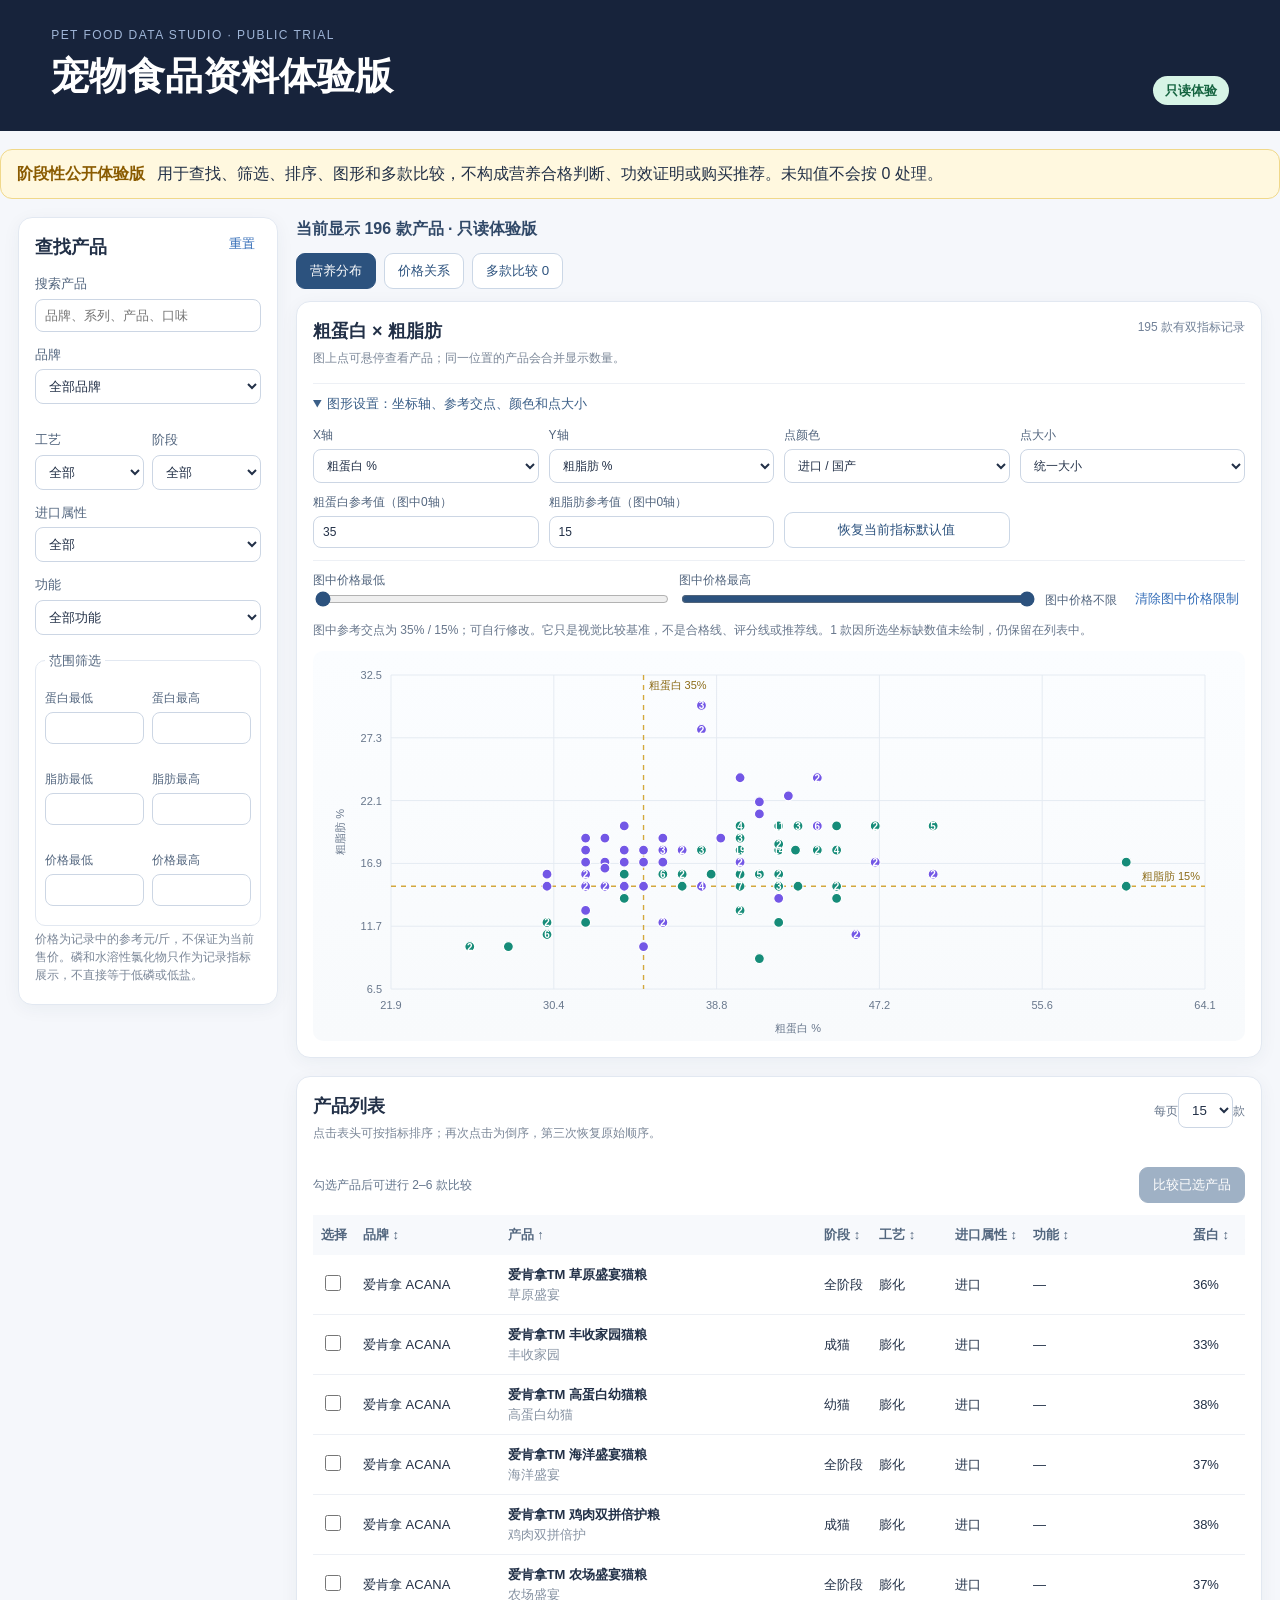
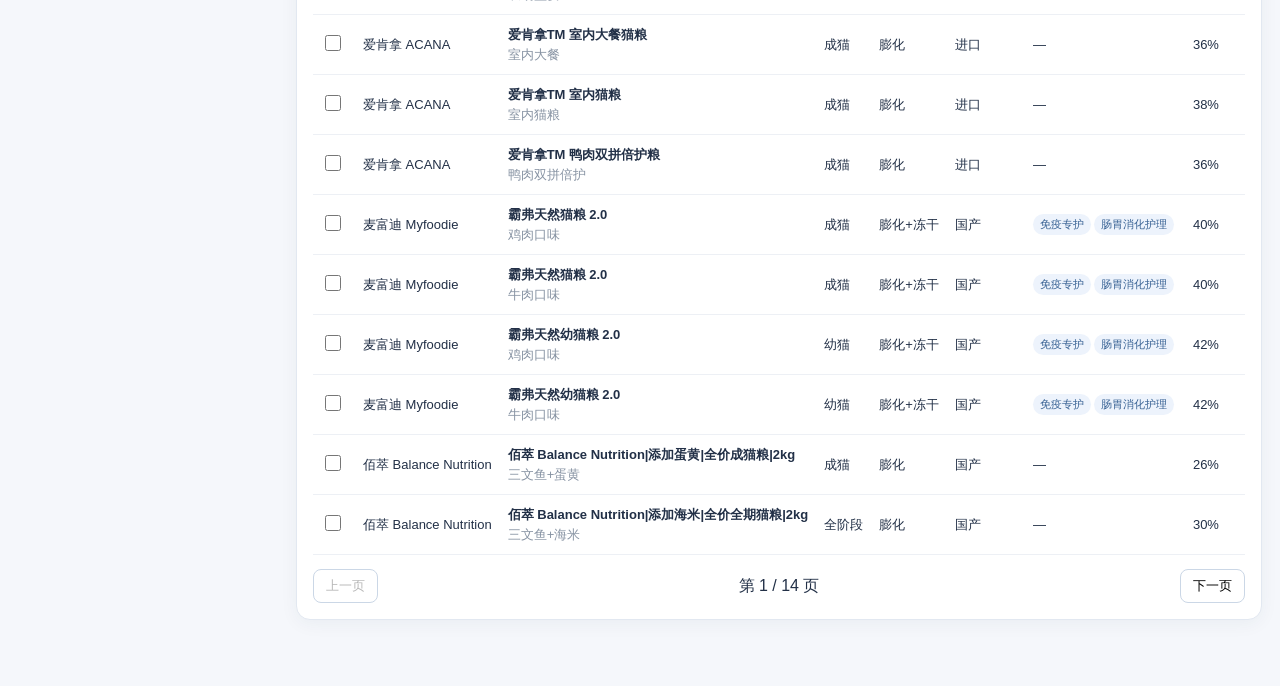
==== index.html @ fca78318 "Expand public analysis capabilities" ====
<!doctype html>
<html lang="zh-CN">
<head>
  <meta charset="utf-8">
  <meta name="viewport" content="width=device-width, initial-scale=1">
  <title>Pet Food Data Studio · 公开体验版</title>
  <meta name="description" content="宠物食品资料只读筛选、排序、图形与多款比较体验版">
  <link rel="stylesheet" href="styles.css?v=public-v0.2">
</head>
<body>
  <header class="topbar">
    <div><p class="eyebrow">PET FOOD DATA STUDIO · PUBLIC TRIAL</p><h1>宠物食品资料体验版</h1></div>
    <span class="readonly-badge">只读体验</span>
  </header>
  <main>
    <section class="notice"><strong>阶段性公开体验版</strong><span>用于查找、筛选、排序、图形和多款比较，不构成营养合格判断、功效证明或购买推荐。未知值不会按 0 处理。</span></section>
    <section class="layout">
      <aside class="filters">
        <div class="filter-title"><h2>查找产品</h2><button id="reset" class="link-button">重置</button></div>
        <label>搜索产品<input id="search" type="search" placeholder="品牌、系列、产品、口味"></label>
        <label>品牌<select id="brand"><option value="">全部品牌</option></select></label>
        <div class="two-col"><label>工艺<select id="process"><option value="">全部</option></select></label><label>阶段<select id="stage"><option value="">全部</option></select></label></div>
        <label>进口属性<select id="importStatus"><option value="">全部</option></select></label>
        <label>功能<select id="function"><option value="">全部功能</option></select></label>
        <fieldset><legend>范围筛选</legend><div class="range"><label>蛋白最低<input id="proteinMin" type="number" step="0.1"></label><label>蛋白最高<input id="proteinMax" type="number" step="0.1"></label></div><div class="range"><label>脂肪最低<input id="fatMin" type="number" step="0.1"></label><label>脂肪最高<input id="fatMax" type="number" step="0.1"></label></div><div class="range"><label>价格最低<input id="priceMin" type="number" step="0.1"></label><label>价格最高<input id="priceMax" type="number" step="0.1"></label></div></fieldset>
        <p class="small">价格为记录中的参考元/斤，不保证为当前售价。磷和水溶性氯化物只作为记录指标展示，不直接等于低磷或低盐。</p>
      </aside>
      <section class="content">
        <div id="summary" class="summary"></div>
        <section class="view-switcher" aria-label="公开分析视图">
          <button class="view-button active" data-view="nutrition">营养分布</button>
          <button class="view-button" data-view="price">价格关系</button>
          <button class="view-button" data-view="compare">多款比较 <span id="selectedCount">0</span></button>
        </section>
        <section id="chartPanel" class="panel">
          <div class="panel-title"><div><h2 id="chartTitle">粗蛋白 × 粗脂肪</h2><p id="chartSubtitle" class="small">图上点可悬停查看产品；同一位置的产品会合并显示数量。</p></div><span id="chartCount"></span></div>
          <details class="chart-settings" open><summary>图形设置：坐标轴、参考交点、颜色和点大小</summary>
            <div class="chart-controls">
              <label>X轴<select id="xAxis"><option value="protein">粗蛋白 %</option><option value="fat">粗脂肪 %</option><option value="pricePerJin">参考价 元/斤</option><option value="phosphorus">磷记录 %</option><option value="chloride">氯化物记录 %</option></select></label>
              <label>Y轴<select id="yAxis"><option value="protein">粗蛋白 %</option><option value="fat" selected>粗脂肪 %</option><option value="pricePerJin">参考价 元/斤</option><option value="phosphorus">磷记录 %</option><option value="chloride">氯化物记录 %</option></select></label>
              <label>点颜色<select id="pointColor"><option value="importStatus">进口 / 国产</option><option value="process">工艺</option><option value="function">功能</option></select></label>
              <label>点大小<select id="pointSize"><option value="uniform">统一大小</option><option value="pricePerJin">参考价格（面积）</option></select></label>
              <label><span id="xOriginLabel">X轴参考交点</span><input id="xOrigin" type="number" step="0.1" value="35"></label>
              <label><span id="yOriginLabel">Y轴参考交点</span><input id="yOrigin" type="number" step="0.1" value="15"></label>
              <button id="resetOrigin" class="secondary-button" type="button">恢复当前指标默认值</button>
            </div>
            <div class="price-range"><label>图中价格最低<input id="chartPriceMin" type="range" min="0" max="600" step="0.1" value="0"></label><label>图中价格最高<input id="chartPriceMax" type="range" min="0" max="600" step="0.1" value="600"></label><output id="chartPriceOutput">图中价格不限</output><button id="clearChartPrice" class="link-button" type="button">清除图中价格限制</button></div>
          </details>
          <p id="chartHint" class="chart-hint"></p>
          <div id="chart" class="chart" role="group" aria-label="散点图"></div>
        </section>
        <section id="comparePanel" class="panel" hidden>
          <div class="panel-title"><div><h2>多款横向比较</h2><p class="small">只比较你从产品列表勾选的 2–6 款，不因筛选变化偷偷替换产品。</p></div><button id="clearSelection" class="link-button" type="button">清空选择</button></div>
          <div id="compareContent" class="compare-content"></div>
        </section>
        <section class="panel products-panel">
          <div class="panel-title"><div><h2>产品列表</h2><p class="small">点击表头可按指标排序；再次点击为倒序，第三次恢复原始顺序。</p></div><label class="page-size">每页<select id="pageSize"><option>15</option><option>30</option><option>50</option></select>款</label></div>
          <div class="selection-bar"><span id="selectionStatus">勾选产品后可进行 2–6 款比较</span><button id="compareSelected" class="primary-button" type="button" disabled>比较已选产品</button></div>
          <div class="table-wrap"><table><thead id="head"></thead><tbody id="rows"></tbody></table></div><div class="pager"><button id="prev">上一页</button><span id="page"></span><button id="next">下一页</button></div>
        </section>
      </section>
    </section>
  </main>
  <dialog id="detail"><button id="close" class="close">×</button><div id="detailBody"></div></dialog>
  <script src="data.js?v=public-v0.2"></script><script src="app.js?v=public-v0.2"></script>
</body>
</html>
---- styles.css ----
:root{font-family:-apple-system,BlinkMacSystemFont,"PingFang SC","Microsoft YaHei",sans-serif;color:#223047;background:#f5f7fb;line-height:1.5}*{box-sizing:border-box}body{margin:0}.topbar{background:#17233b;color:#fff;padding:26px clamp(18px,4vw,56px);display:flex;align-items:end;justify-content:space-between}.eyebrow{margin:0 0 4px;color:#9fb5d7;font-size:12px;letter-spacing:.12em}.topbar h1{margin:0;font-size:clamp(24px,3vw,38px)}.readonly-badge{background:#d7f4e6;color:#14633f;border-radius:999px;padding:5px 12px;font-size:13px;font-weight:700}.notice{margin:18px auto;max-width:1440px;padding:12px 16px;background:#fff8df;border:1px solid #f0d88a;border-radius:12px;display:flex;gap:12px;flex-wrap:wrap}.notice strong{color:#8a5b00}.layout{max-width:1440px;margin:0 auto;padding:0 18px 48px;display:grid;grid-template-columns:260px minmax(0,1fr);gap:18px}.filters,.panel{background:#fff;border:1px solid #e2e8f1;border-radius:14px;box-shadow:0 4px 18px #1d34500d}.filters{padding:16px;align-self:start;position:sticky;top:14px}.filter-title,.panel-title{display:flex;align-items:flex-start;justify-content:space-between;gap:12px}.filter-title h2,.panel-title h2{margin:0;font-size:18px}.filters label{display:block;font-size:13px;color:#52657e;margin:13px 0}.filters input,.filters select,.page-size select,.chart-controls input,.chart-controls select{display:block;width:100%;margin-top:5px;padding:8px 9px;border:1px solid #ccd6e4;border-radius:8px;background:#fff;color:#223047}.two-col,.range{display:grid;grid-template-columns:1fr 1fr;gap:8px}.two-col label{margin-bottom:0}.range label{font-size:12px}.range input{font-size:12px}.filters fieldset{border:1px solid #e2e8f1;border-radius:10px;margin:16px 0 0;padding:6px 9px}.filters legend{font-size:13px;color:#52657e;padding:0 4px}.small{font-size:12px;color:#7b8798;margin:4px 0}.link-button{border:0;background:none;color:#356eb8;cursor:pointer}.content{min-width:0}.summary{font-weight:700;margin:0 0 12px;color:#314968}.view-switcher{display:flex;gap:8px;margin:0 0 12px;flex-wrap:wrap}.view-button,.secondary-button,.primary-button{border:1px solid #cbd7e6;background:#fff;color:#2c527e;border-radius:9px;padding:8px 13px;cursor:pointer}.view-button.active,.primary-button{background:#2c527e;color:#fff;border-color:#2c527e}.primary-button:disabled{opacity:.45;cursor:not-allowed}.panel{padding:16px;margin-bottom:18px}.panel-title{margin-bottom:12px}.panel-title>span{color:#718198;font-size:12px}.chart-settings{border-top:1px solid #edf0f5;padding-top:10px;margin-top:10px}.chart-settings summary{cursor:pointer;color:#3b5f88;font-size:13px}.chart-controls{display:grid;grid-template-columns:repeat(4,minmax(120px,1fr));gap:10px;margin-top:12px}.chart-controls label{font-size:12px;color:#52657e}.chart-controls input,.chart-controls select{font-size:12px}.chart-controls button{align-self:end}.price-range{display:grid;grid-template-columns:1fr 1fr auto auto;align-items:end;gap:12px;margin-top:12px;padding-top:10px;border-top:1px solid #edf0f5}.price-range label{font-size:12px;color:#52657e}.price-range input{display:block;width:100%;accent-color:#2c527e}.price-range output{font-size:12px;color:#52657e;white-space:nowrap}.chart-hint{font-size:12px;color:#68778c;margin:12px 0}.chart{height:390px;overflow:hidden;background:linear-gradient(180deg,#fbfdff,#f8fafc);border-radius:10px;position:relative}.chart svg{width:100%;height:100%}.grid-line{stroke:#e5ebf2;stroke-width:1}.tick-label,.axis-label{fill:#68778c;font-size:11px}.reference-axis{stroke:#d3a83d;stroke-width:1.4;stroke-dasharray:5 5}.reference-label{fill:#8b6a16;font-size:11px}.point{cursor:pointer;stroke:#fff;stroke-width:1.2;transition:r .12s,stroke-width .12s}.point:hover,.point:focus{stroke:#111827;stroke-width:2.4;outline:none}.group-count{fill:#fff;font-weight:700;font-size:10px;pointer-events:none}.scatter-tooltip{position:absolute;z-index:3;max-width:300px;padding:9px 11px;border-radius:9px;background:#17233b;color:#fff;box-shadow:0 10px 26px #17233b45;font-size:12px;pointer-events:none}.scatter-tooltip strong,.scatter-tooltip span,.scatter-tooltip em{display:block}.scatter-tooltip span{margin-top:4px;color:#dbe7f5}.scatter-tooltip em{margin-top:5px;color:#b8d2ef;font-style:normal;font-size:11px}.products-panel{overflow:hidden}.selection-bar{display:flex;justify-content:space-between;align-items:center;gap:12px;padding:9px 0 12px;color:#64758c;font-size:12px}.table-wrap{overflow:auto}table{border-collapse:collapse;width:100%;min-width:1180px;font-size:13px}th,td{padding:10px 8px;border-bottom:1px solid #edf0f5;text-align:left;white-space:nowrap}th{background:#f7f9fc;color:#53677f;position:sticky;top:0;z-index:1}th button{all:unset;cursor:pointer}tr:hover td{background:#f8fbff}.muted{color:#8793a3}.tag{display:inline-block;border-radius:999px;background:#edf3fc;color:#386294;padding:2px 7px;margin:1px 3px 1px 0;font-size:11px}.select-product{width:16px;height:16px;accent-color:#2c527e}.pager{display:flex;justify-content:space-between;align-items:center;margin-top:14px}.pager button{border:1px solid #cbd7e6;background:white;border-radius:8px;padding:7px 12px;cursor:pointer}.page-size{font-size:12px;color:#68778c}.page-size select{display:inline-block;width:auto;margin:0}.compare-content{overflow:hidden}.compare-group{margin-top:14px}.compare-group h3{font-size:14px;margin:0 0 8px}.compare-table{min-width:720px}.compare-table th:first-child{min-width:120px}.compare-table th,.compare-table td{white-space:normal;vertical-align:top}.empty-state{padding:28px;text-align:center;color:#74839a;background:#f8fafc;border-radius:10px}.close{float:right;border:0;background:none;font-size:28px;cursor:pointer}.detail-title{padding-right:30px}.detail-grid{display:grid;grid-template-columns:1fr 1fr;gap:10px;margin:16px 0}.detail-item{background:#f7f9fc;border-radius:9px;padding:9px}.detail-item small{display:block;color:#718198}.detail-note{font-size:12px;color:#68778c}.research{color:#147044;font-weight:700;font-size:12px}.group-list{display:grid;gap:8px;margin-top:14px}.group-product{border:1px solid #dae3ee;background:#f8fafc;border-radius:9px;padding:10px;text-align:left;cursor:pointer}.group-product strong,.group-product span{display:block}.group-product span{font-size:12px;color:#718198;margin-top:3px}dialog{border:0;border-radius:14px;width:min(680px,calc(100vw - 32px));padding:22px;box-shadow:0 20px 60px #0c1a2c3d}dialog::backdrop{background:#0b162866}@media(max-width:1000px){.chart-controls{grid-template-columns:repeat(2,minmax(140px,1fr))}.price-range{grid-template-columns:1fr 1fr}.price-range output,.price-range button{grid-column:auto}}@media(max-width:900px){.layout{grid-template-columns:1fr}.filters{position:static}.chart{height:320px}}@media(max-width:560px){.topbar{align-items:start;gap:12px;flex-direction:column}.notice{margin:12px}.layout{padding:0 12px 30px}.detail-grid{grid-template-columns:1fr}.chart-controls{grid-template-columns:1fr}.price-range{grid-template-columns:1fr}.selection-bar{align-items:flex-start;flex-direction:column}}
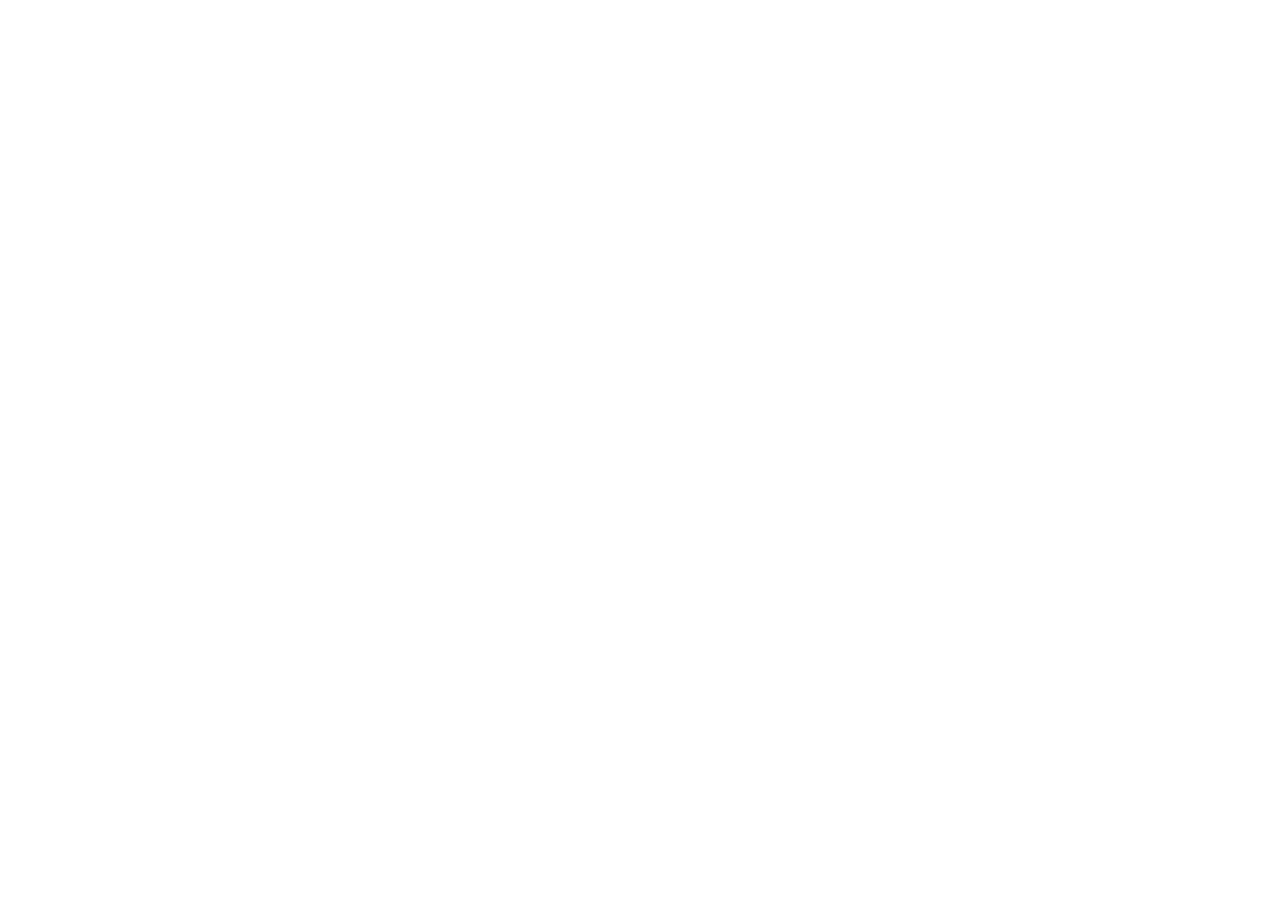
==== commit a40cb5f2: "Redirect public entry to verified read-only Cloudflare site" ====
--- a/index.html
+++ b/index.html
@@ -3,65 +3,12 @@
 <head>
   <meta charset="utf-8">
   <meta name="viewport" content="width=device-width, initial-scale=1">
-  <title>Pet Food Data Studio · 公开体验版</title>
-  <meta name="description" content="宠物食品资料只读筛选、排序、图形与多款比较体验版">
-  <link rel="stylesheet" href="styles.css?v=public-v0.2">
+  <meta http-equiv="refresh" content="0;url=https://pet-food-data-studio-deploy.790599571.workers.dev/">
+  <meta name="referrer" content="strict-origin-when-cross-origin">
+  <title>猫粮数据工作台 · 正在前往新版</title>
+  <style>body{margin:0;background:#f8f6f1;color:#253a32;font:17px/1.7 system-ui,sans-serif}main{max-width:560px;margin:15vh auto;padding:28px}a{color:#28624a}small{color:#66736c}</style>
 </head>
 <body>
-  <header class="topbar">
-    <div><p class="eyebrow">PET FOOD DATA STUDIO · PUBLIC TRIAL</p><h1>宠物食品资料体验版</h1></div>
-    <span class="readonly-badge">只读体验</span>
-  </header>
-  <main>
-    <section class="notice"><strong>阶段性公开体验版</strong><span>用于查找、筛选、排序、图形和多款比较，不构成营养合格判断、功效证明或购买推荐。未知值不会按 0 处理。</span></section>
-    <section class="layout">
-      <aside class="filters">
-        <div class="filter-title"><h2>查找产品</h2><button id="reset" class="link-button">重置</button></div>
-        <label>搜索产品<input id="search" type="search" placeholder="品牌、系列、产品、口味"></label>
-        <label>品牌<select id="brand"><option value="">全部品牌</option></select></label>
-        <div class="two-col"><label>工艺<select id="process"><option value="">全部</option></select></label><label>阶段<select id="stage"><option value="">全部</option></select></label></div>
-        <label>进口属性<select id="importStatus"><option value="">全部</option></select></label>
-        <label>功能<select id="function"><option value="">全部功能</option></select></label>
-        <fieldset><legend>范围筛选</legend><div class="range"><label>蛋白最低<input id="proteinMin" type="number" step="0.1"></label><label>蛋白最高<input id="proteinMax" type="number" step="0.1"></label></div><div class="range"><label>脂肪最低<input id="fatMin" type="number" step="0.1"></label><label>脂肪最高<input id="fatMax" type="number" step="0.1"></label></div><div class="range"><label>价格最低<input id="priceMin" type="number" step="0.1"></label><label>价格最高<input id="priceMax" type="number" step="0.1"></label></div></fieldset>
-        <p class="small">价格为记录中的参考元/斤，不保证为当前售价。磷和水溶性氯化物只作为记录指标展示，不直接等于低磷或低盐。</p>
-      </aside>
-      <section class="content">
-        <div id="summary" class="summary"></div>
-        <section class="view-switcher" aria-label="公开分析视图">
-          <button class="view-button active" data-view="nutrition">营养分布</button>
-          <button class="view-button" data-view="price">价格关系</button>
-          <button class="view-button" data-view="compare">多款比较 <span id="selectedCount">0</span></button>
-        </section>
-        <section id="chartPanel" class="panel">
-          <div class="panel-title"><div><h2 id="chartTitle">粗蛋白 × 粗脂肪</h2><p id="chartSubtitle" class="small">图上点可悬停查看产品；同一位置的产品会合并显示数量。</p></div><span id="chartCount"></span></div>
-          <details class="chart-settings" open><summary>图形设置：坐标轴、参考交点、颜色和点大小</summary>
-            <div class="chart-controls">
-              <label>X轴<select id="xAxis"><option value="protein">粗蛋白 %</option><option value="fat">粗脂肪 %</option><option value="pricePerJin">参考价 元/斤</option><option value="phosphorus">磷记录 %</option><option value="chloride">氯化物记录 %</option></select></label>
-              <label>Y轴<select id="yAxis"><option value="protein">粗蛋白 %</option><option value="fat" selected>粗脂肪 %</option><option value="pricePerJin">参考价 元/斤</option><option value="phosphorus">磷记录 %</option><option value="chloride">氯化物记录 %</option></select></label>
-              <label>点颜色<select id="pointColor"><option value="importStatus">进口 / 国产</option><option value="process">工艺</option><option value="function">功能</option></select></label>
-              <label>点大小<select id="pointSize"><option value="uniform">统一大小</option><option value="pricePerJin">参考价格（面积）</option></select></label>
-              <label><span id="xOriginLabel">X轴参考交点</span><input id="xOrigin" type="number" step="0.1" value="35"></label>
-              <label><span id="yOriginLabel">Y轴参考交点</span><input id="yOrigin" type="number" step="0.1" value="15"></label>
-              <button id="resetOrigin" class="secondary-button" type="button">恢复当前指标默认值</button>
-            </div>
-            <div class="price-range"><label>图中价格最低<input id="chartPriceMin" type="range" min="0" max="600" step="0.1" value="0"></label><label>图中价格最高<input id="chartPriceMax" type="range" min="0" max="600" step="0.1" value="600"></label><output id="chartPriceOutput">图中价格不限</output><button id="clearChartPrice" class="link-button" type="button">清除图中价格限制</button></div>
-          </details>
-          <p id="chartHint" class="chart-hint"></p>
-          <div id="chart" class="chart" role="group" aria-label="散点图"></div>
-        </section>
-        <section id="comparePanel" class="panel" hidden>
-          <div class="panel-title"><div><h2>多款横向比较</h2><p class="small">只比较你从产品列表勾选的 2–6 款，不因筛选变化偷偷替换产品。</p></div><button id="clearSelection" class="link-button" type="button">清空选择</button></div>
-          <div id="compareContent" class="compare-content"></div>
-        </section>
-        <section class="panel products-panel">
-          <div class="panel-title"><div><h2>产品列表</h2><p class="small">点击表头可按指标排序；再次点击为倒序，第三次恢复原始顺序。</p></div><label class="page-size">每页<select id="pageSize"><option>15</option><option>30</option><option>50</option></select>款</label></div>
-          <div class="selection-bar"><span id="selectionStatus">勾选产品后可进行 2–6 款比较</span><button id="compareSelected" class="primary-button" type="button" disabled>比较已选产品</button></div>
-          <div class="table-wrap"><table><thead id="head"></thead><tbody id="rows"></tbody></table></div><div class="pager"><button id="prev">上一页</button><span id="page"></span><button id="next">下一页</button></div>
-        </section>
-      </section>
-    </section>
-  </main>
-  <dialog id="detail"><button id="close" class="close">×</button><div id="detailBody"></div></dialog>
-  <script src="data.js?v=public-v0.2"></script><script src="app.js?v=public-v0.2"></script>
+  <main><h1>猫粮数据工作台</h1><p>正在前往完整只读版。若未自动打开，请点击下面的链接。</p><p><a href="https://pet-food-data-studio-deploy.790599571.workers.dev/">打开猫粮数据工作台 →</a></p><small>査老师的宠物小灶 · 原链接继续有效</small></main>
 </body>
 </html>
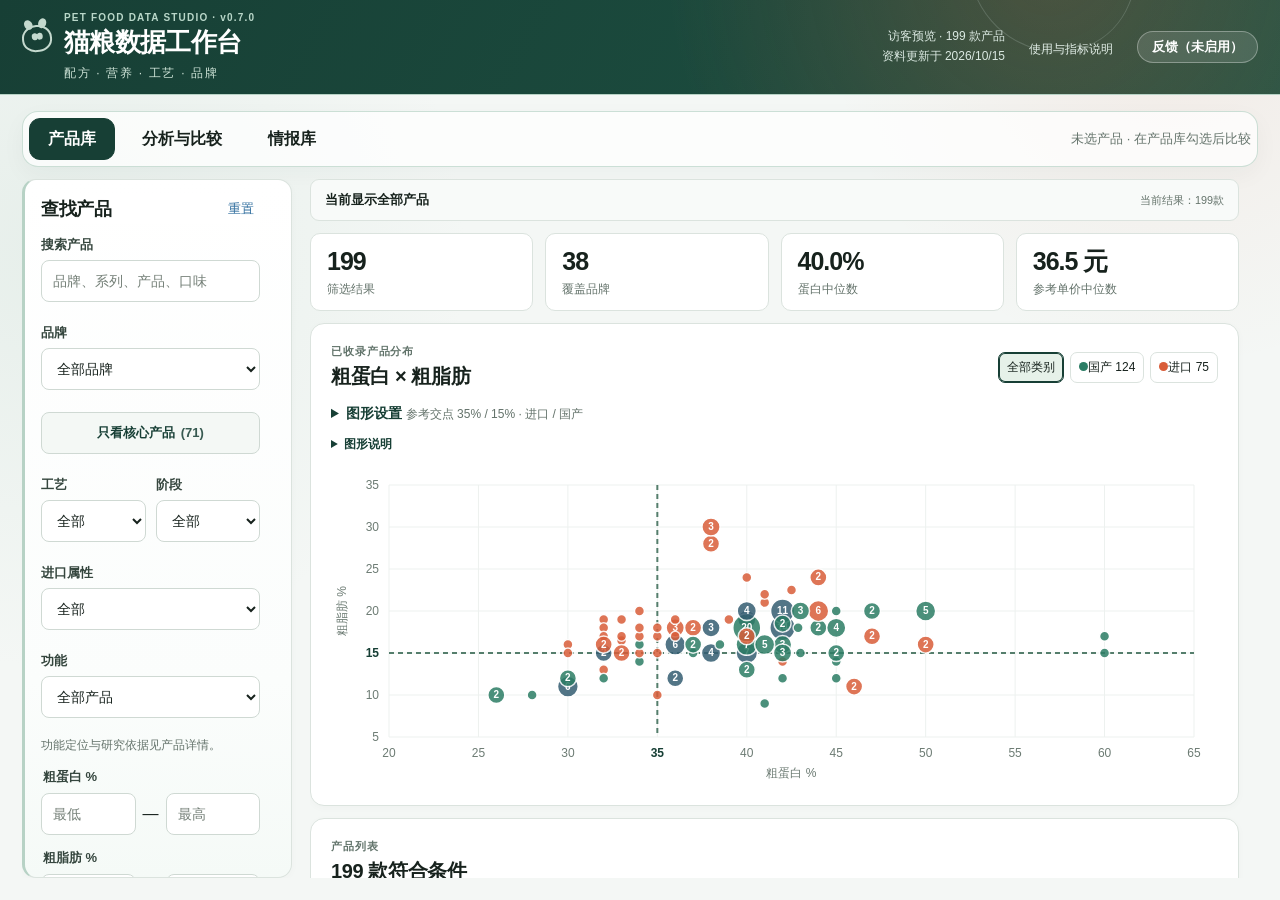
==== commit c422418a: "Publish full read-only standalone Pages site" ====
--- a/index.html
+++ b/index.html
@@ -3,12 +3,542 @@
 <head>
   <meta charset="utf-8">
   <meta name="viewport" content="width=device-width, initial-scale=1">
-  <meta http-equiv="refresh" content="0;url=https://pet-food-data-studio-deploy.790599571.workers.dev/">
-  <meta name="referrer" content="strict-origin-when-cross-origin">
-  <title>猫粮数据工作台 · 正在前往新版</title>
-  <style>body{margin:0;background:#f8f6f1;color:#253a32;font:17px/1.7 system-ui,sans-serif}main{max-width:560px;margin:15vh auto;padding:28px}a{color:#28624a}small{color:#66736c}</style>
-</head>
-<body>
-  <main><h1>猫粮数据工作台</h1><p>正在前往完整只读版。若未自动打开，请点击下面的链接。</p><p><a href="https://pet-food-data-studio-deploy.790599571.workers.dev/">打开猫粮数据工作台 →</a></p><small>査老师的宠物小灶 · 原链接继续有效</small></main>
-</body>
+  <title>Pet Food Data Studio</title>
+  <meta name="description" content="猫粮事实筛选、已收录产品分布与 SKU 横向比较工具">
+  <link rel="stylesheet" href="styles.css?v=internal-v0.6.37">
+  <link rel="stylesheet" href="feedback.css?v=internal-v0.6.37">
+<link rel="preload" as="script" href="release-app-46e21d38d4b8ab44.js"></head>
+<body data-audience="visitor">
+  <header class="topbar">
+    <div class="brand-lockup">
+      <span class="pet-mark" aria-hidden="true"><i></i><b></b></span>
+      <p class="eyebrow">PET FOOD DATA STUDIO · v0.7.0</p>
+      <h1>猫粮数据工作台</h1>
+      <p class="brand-subtitle">配方 · 营养 · 工艺 · 品牌</p>
+    </div>
+    <div class="topbar-meta" id="topbar-meta"></div>
+    <button class="text-button" id="open-data-guide" type="button">使用与指标说明</button>
+  </header>
+
+  <main>
+    <nav class="workspace-nav" aria-label="工作区">
+      <button type="button" class="workspace-tab" data-workspace="library" aria-pressed="true">产品库</button>
+      <button type="button" class="workspace-tab" data-workspace="analysis" aria-pressed="false">分析与比较</button>
+      <!-- D097：标签由「品牌情报」改为「情报库」（该页同时含品牌情报与工厂情报两种模式）。 -->
+      <button type="button" class="workspace-tab" data-workspace="intel" aria-pressed="false">情报库</button>
+      <button type="button" class="workspace-tab" data-workspace="manage" aria-pressed="false">资料管理</button>
+      <span id="workspace-selection">未选产品</span>
+      <a class="secondary-button" id="pending-products-link" href="?catalog=pending">待补新品（10）</a>
+    </nav>
+    <section class="mode-banner" aria-label="资料编辑入口">
+      <div><strong id="mode-title">正在连接编辑入口…</strong><p id="mode-help"></p></div>
+      <button class="primary-button" id="jump-edit" type="button">修改产品资料</button>
+    </section>
+    <section class="panel saved-views" aria-label="常用筛选与比较方案" hidden>
+      <details id="saved-views-panel">
+        <summary>常用方案 · 保存筛选与比较组合</summary>
+        <div class="saved-view-controls">
+          <label>方案名称<input id="view-name" type="text" maxlength="60" placeholder="如：进口毛球粮对比"></label>
+          <button class="secondary-button" id="save-view" type="button">保存当前组合</button>
+          <label>已保存方案<select id="saved-view"><option value="">请选择方案</option></select></label>
+          <button class="primary-button" id="restore-view" type="button" disabled>恢复方案</button>
+          <button class="text-button" id="delete-view" type="button" disabled>删除方案</button>
+          <button class="text-button" id="undo-delete-view" type="button" hidden>撤销删除</button>
+        </div>
+        <p class="theme-note">保存筛选、显示列、主次排序、已选SKU、图轴/基准/颜色/大小、条件与权重配置及本次适用限制；不保存产品事实、编辑草稿或人工分项判断。恢复后按最新资料重新计算，可能与保存时不同。只在当前浏览器和地址保留，最多20个；不自动恢复或覆盖同名方案。</p>
+        <p id="view-message" class="theme-note" role="status" aria-live="polite"></p>
+      </details>
+    </section>
+    <section class="workspace">
+      <aside class="filters" aria-label="筛选条件" tabindex="0">
+        <div class="filter-heading">
+          <h2>查找产品</h2>
+          <button class="text-button" id="reset-filters">重置</button>
+        </div>
+        <label>搜索产品
+          <input id="search" type="search" placeholder="品牌、系列、产品、口味">
+        </label>
+        <label>品牌
+          <select id="brand-filter"><option value="">全部品牌</option></select>
+        </label>
+        <div class="filter-grid">
+          <label>工艺
+            <select id="process-filter"><option value="">全部</option></select>
+          </label>
+          <label>阶段
+            <select id="stage-filter"><option value="">全部</option></select>
+          </label>
+        </div>
+        <label>进口属性
+          <select id="import-filter"><option value="">全部</option></select>
+        </label>
+        <label>功能
+          <select id="function-filter"><option value="">全部产品</option></select>
+        </label>
+        <p class="theme-note function-note">功能定位与研究依据见产品详情。</p>
+        <div class="filter-grid production-filters">
+          <label>生产方式<select id="production-mode-filter"><option value="">全部</option><option value="自有">自有</option><option value="代工">代工</option><option value="empty">未填写</option></select></label>
+          <label>工厂名称<select id="factory-filter"><option value="">全部工厂</option><option value="filled">有工厂名称</option><option value="empty">未填写</option></select></label>
+        </div>
+        <div class="core-quick" aria-label="核心产品快捷入口">
+          <button class="core-toggle-button" id="core-toggle" type="button" aria-pressed="false">只看核心产品</button>
+          <span class="visually-hidden" id="core-quick-status" aria-live="polite"></span>
+        </div>
+        <div class="basic-ranges" aria-label="常用营养与价格范围">
+          <fieldset><legend>粗蛋白 %</legend><div class="range-row"><input id="protein-min" type="number" step="0.1" placeholder="最低" aria-label="粗蛋白最低"><span>—</span><input id="protein-max" type="number" step="0.1" placeholder="最高" aria-label="粗蛋白最高"></div></fieldset>
+          <fieldset><legend>粗脂肪 %</legend><div class="range-row"><input id="fat-min" type="number" step="0.1" placeholder="最低" aria-label="粗脂肪最低"><span>—</span><input id="fat-max" type="number" step="0.1" placeholder="最高" aria-label="粗脂肪最高"></div></fieldset>
+          <fieldset><legend>参考价 元/斤</legend><div class="range-row"><input id="price-min" type="number" step="0.1" placeholder="最低" aria-label="参考价最低"><span>—</span><input id="price-max" type="number" step="0.1" placeholder="最高" aria-label="参考价最高"></div></fieldset>
+        </div>
+        <details class="filter-disclosure" id="more-filters">
+          <summary>高级筛选 <span id="more-filter-count"></span></summary>
+        <!-- D100：按 Charles 要求，这里去掉「我的分组」与「对比备注关键词」两个入口。
+             分组/备注仍是产品“编辑”里的管理记录（详情页照旧展示、散点颜色与图例仍可按分组），
+             只是不再作为筛选条件出现在侧栏。 -->
+        <label>成分关键词（配料 / 添加剂 / 营养成分）
+          <input id="ingredient-keyword" type="search" placeholder="如：鸡肉 牛磺酸（同时包含）">
+        </label>
+        <p class="theme-note">多词用空格或逗号分隔，须全部命中。查配料原文、营养添加剂原文、营养成分（保证值）原文三类成分文字；不查页面声称、产品名或描述。仅为原文字词，不判断含量、否定语义或功效。</p>
+        <label>描述关键词（产品描述原文）
+          <input id="description-keyword" type="search" placeholder="如：单一动物蛋白 无谷（同时包含）">
+        </label>
+        <p class="theme-note">查产品描述原文：工艺原话、页面卖点/声称、原料溯源、喂养实验/研究、工厂进口、保质期、规格、品牌与市场背景、功能原文以及品牌/系列/产品/口味名称（含旧名）。成分文字请用上面的「成分关键词」；同样是原文字词，不判断否定语义或功效。</p>
+        <!-- D099：这三列来自品牌与工厂情报记录，此前能加到表头却不能排序、没有筛选入口，现补齐。 -->
+        <label>品牌创立（情报记录）
+          <select id="brand-founded-filter"><option value="">全部</option><option value="filled">有记录</option><option value="empty">未记录</option></select>
+        </label>
+        <label>工厂成立（情报记录）
+          <select id="factory-founded-filter"><option value="">全部</option><option value="filled">有记录</option><option value="empty">未记录</option></select>
+        </label>
+        <label>工厂规模（情报记录）
+          <select id="factory-scale-filter"><option value="">全部</option><option value="filled">有记录</option><option value="empty">未记录</option></select>
+        </label>
+        <p class="theme-note">品牌创立 / 工厂成立 / 工厂规模来自品牌与工厂情报（只读内存层，不写回 Excel）；未记录不等于不存在，"未记录"只选中当前没有该条记录的产品，缺失不按 0 处理。这三列也可加入表头，点表头排序、点漏斗筛选。</p>
+        </details>
+        <!-- D100：左侧不再单列「营养与动物性成分」类目（Charles：这个类目筛选不需要了）。
+             但这四个控件本身必须留在 DOM 里——磷 / 水溶性氯化物 / 动物性原料 / 动物性蛋白
+             四列的表头漏斗（D099）与左侧栏共用这几个控件，直接删掉会连带砍掉表头筛选。
+             所以改为放在隐藏容器里，只把侧栏这个类目收掉，能力一条不减。 -->
+        <div id="nutrition-filters" hidden aria-hidden="true">
+          <fieldset><legend>磷筛选</legend><label>比较口径<select id="phosphorus-mode"><option value="">不筛</option><option value="bounded">明确上限/等值（适合低磷）</option><option value="declared">有原文声明值（候选）</option><option value="unknown">口径不足 / 待核</option></select></label><div class="range-row"><input id="phosphorus-min" type="number" step="0.01" placeholder="最低"><span>—</span><input id="phosphorus-max" type="number" step="0.01" placeholder="最高"></div><small>优先按同基准比较；“≥”只代表最低保证值，不自动判定低磷。</small></fieldset>
+          <fieldset><legend>水溶性氯化物参考</legend><label>比较口径<select id="chloride-mode"><option value="">不筛</option><option value="bounded">明确上限/等值</option><option value="declared">有原文声明值（候选）</option><option value="unknown">口径不足 / 待核</option></select></label><div class="range-row"><input id="chloride-min" type="number" step="0.01" placeholder="最低"><span>—</span><input id="chloride-max" type="number" step="0.01" placeholder="最高"></div><small>水溶性氯化物不是氯化钠，也不等于咸度；氯化钠/氯化钾仅显示是否出现在添加剂原文。</small></fieldset>
+          <fieldset><legend>动物性成分</legend><label>动物性原料占比<select id="animal-ingredient-mode"><option value="">不筛</option><option value="comparable">有明确单位/分母</option><option value="unknown">单位或分母待核</option></select></label><div class="range-row"><input id="animal-ingredient-min" type="number" min="0" max="100" step="0.1" placeholder="最低"><span>—</span><input id="animal-ingredient-max" type="number" min="0" max="100" step="0.1" placeholder="最高"></div><label>动物性蛋白 / 总蛋白<select id="animal-protein-mode"><option value="">不筛</option><option value="comparable">有明确单位/分母</option><option value="unknown">单位或分母待核</option></select></label><div class="range-row"><input id="animal-protein-min" type="number" min="0" max="100" step="0.1" placeholder="最低"><span>—</span><input id="animal-protein-max" type="number" min="0" max="100" step="0.1" placeholder="最高"></div><small>动物性原料比例与动物性蛋白比例分开；只有同口径时才可派生动物来源蛋白密度。</small></fieldset>
+        </div>
+        <details class="filter-disclosure filter-help"><summary>筛选说明</summary><div class="filter-note">条件同时作用于统计、散点和列表。未知值不按0处理；“人工确认核心”不含样板候选。更多筛选收起后，已填条件仍有效，可从结果上方查看或重置。磷、水溶性氯化物、动物性原料与动物性蛋白改为在表头筛选：把对应列加进表头，点列头漏斗即可（值与左侧共用一套条件）。</div></details>
+        <!-- D099：每个可加入表头的营养指标都配一组最低/最高输入，供表头漏斗使用。
+             它们不在左侧栏铺开（保持筛选栏简洁），由 app.js 按列动态生成，仍是同一套筛选链路。 -->
+        <div id="metric-range-controls" hidden aria-hidden="true"></div>
+      </aside>
+
+      <div class="content" role="region" aria-label="图表与产品结果" tabindex="0">
+        <div class="mobile-library-tools">
+          <label class="mobile-search-label">查找产品<input id="mobile-search" type="search" placeholder="品牌、系列、产品或口味"></label>
+          <div><button type="button" class="secondary-button" id="mobile-filters" aria-expanded="false">筛选</button><button type="button" class="secondary-button" id="mobile-chart" aria-pressed="false">看图表</button><button type="button" class="text-button" id="mobile-table" aria-pressed="false">完整表格</button></div>
+        </div>
+        <div class="query-summary" id="query-summary" role="status"></div>
+        <input type="hidden" id="legend-mode"><input type="hidden" id="legend-category">
+        <!-- D096：四张统计卡（筛选结果 / 覆盖品牌 / 蛋白中位数 / 元每斤记录中位数）回到产品库主页面。
+             此前只挂在「分析与比较」内，产品库看不到；现在放在共享内容区，产品库与分析页都能看到。 -->
+        <section class="summary-strip" id="summary-strip"></section>
+        <section id="workspace-library" class="workarea" aria-label="产品库"><div id="library-chart"></div></section>
+        <section id="workspace-analysis" class="workarea" aria-label="分析与比较" hidden>
+          <div class="analysis-nav" aria-label="分析类型">
+            <button type="button" data-analysis="nutrition" aria-pressed="true">营养分布</button>
+            <button type="button" data-analysis="price" aria-pressed="false">价格关系</button>
+            <button type="button" data-analysis="compare" aria-pressed="false">多款比较</button>
+            <button type="button" data-analysis="score" aria-label="偏好与权重" aria-pressed="false">偏好与权重 <small class="trial-badge" aria-hidden="true">测试中</small></button>
+          </div>
+          <p id="analysis-context" class="analysis-context" role="status"></p>
+          <div id="analysis-chart"></div>
+          <section id="analysis-compare" class="panel" hidden>
+            <h2>多款比较</h2><p class="theme-note">比较2–6款产品的营养、配方、价格与生产信息。</p>
+            <button class="secondary-button" type="button" id="back-to-library">去产品库选产品</button>
+            <label class="comparison-focus">比较重点<select id="comparison-focus"><option value="">整体差异</option><option value="nutrition">营养指标</option><option value="price">预算与价格</option><option value="animalRatios">配方与动物性成分</option><option value="feedingStudy">功能研究依据</option></select></label>
+            <details class="comparison-metric-picker"><summary>选择比较指标</summary><p class="theme-note">初始沿用产品列表的指标；这里调整不改变列表、筛选或已选产品。</p><div id="comparison-metrics"></div></details>
+            <div id="mobile-compare-pair"><p>手机先看两款，可切换其他已选产品。</p><label>第一款<select id="compare-first"></select></label><label>第二款<select id="compare-second"></select></label></div>
+            <label class="compare-difference"><input type="checkbox" id="compare-differences"> 只看差异</label>
+            <button type="button" class="text-button" id="compare-reset-view">恢复默认对照</button><div id="compare-inline"></div>
+          </section>
+          <div id="analysis-scoring" hidden></div>
+        </section>
+        <section id="workspace-intel" class="workarea" aria-label="情报库（品牌与工厂）" hidden></section>
+        <section id="workspace-manage" class="workarea" aria-label="资料管理" hidden>
+          <details class="panel" id="sample-panel">
+            <summary>拆分样板与例外说明（按需查看）</summary>
+            <div class="panel-heading"><div><p class="section-kicker">数据拆解样板 · 草案</p><h2>诚实一口 P40 鸡鱼味</h2></div><button class="secondary-button" id="sample-open-product" type="button">查看现役产品</button></div>
+            <p class="theme-note">先确定一款的拆法，再用同品牌与第二品牌验证。这里展示草案，不改Excel、不新增专业分数。</p>
+            <div id="sample-content"></div>
+          </details>
+          <div id="management-tools" class="panel">
+            <h2>维护产品资料</h2><p class="theme-note">新资料用试行整理模板带入，先预览再写回；旧款从产品库点“编辑”，可纠正名称/口味并保留旧名。未知标准不必先补齐。</p>
+          </div>
+          <div id="management-products"></div>
+          <div id="management-brand"></div>
+          <div id="management-verification"></div>
+          <section class="panel app-footer" id="data-source-notes" aria-label="数据来源与边界说明">
+            <div class="panel-heading"><div><p class="section-kicker">来源与边界</p><h2>数据来自公开资料</h2></div></div>
+            <p><strong>产品事实</strong>：以 38 份品牌工作簿为主本整理；品牌与工厂情报（成立/背景/规模/舆情/召回）来自官网、工商公示、权威媒体等公开信息核验，来源分级 [S] 官网/官方 · [T] 权威媒体/监管 · [C] 一般来源 · [U] 未证实；冲突口径并列记录、不合并。</p>
+            <p>本看板为只读快照（生成时间 <span id="footer-generated-at">—</span>）；价格为参考记录，随品牌活动浮动，非固定售价；≥/≤ 为保证值非实测。修改产品资料请走编辑入口并留痕，写回规则见《工厂信息维护规范》。</p>
+          </section>
+        </section>
+
+        <section class="panel chart-panel" id="chart-panel">
+          <div class="panel-heading">
+            <div><p class="section-kicker">已收录产品分布</p><h2 id="chart-title">粗蛋白 × 粗脂肪</h2></div>
+            <div class="legend" id="chart-legend" aria-label="点击类别筛选全部视图"></div>
+          </div>
+          <details class="tool-disclosure" id="chart-settings">
+          <summary>图形设置 <span id="chart-setting-summary">坐标轴、参考交点、颜色、价格</span></summary>
+          <div class="chart-controls" aria-label="散点图比较基准"><label>价格图范围<select id="chart-price-range"><option value="">全部价格</option><option value="100">放大 0–100 元/斤</option></select></label><p id="chart-range-note" role="status"></p>
+            <label>X轴<select id="x-axis"><option value="protein">粗蛋白 %</option><option value="fat">粗脂肪 %</option><option value="pricePerJin">参考单价</option></select></label>
+            <label>Y轴<select id="y-axis"><option value="protein">粗蛋白 %</option><option value="fat" selected>粗脂肪 %</option><option value="pricePerJin">参考单价</option></select></label>
+            <label>点大小<select id="point-size"><option value="uniform">统一大小（重叠显示款数）</option><option value="pricePerJin">参考价格（面积）</option></select></label>
+            <label>点颜色<select id="point-color"><option value="imported">进口 / 国产</option><option value="process">工艺</option><option value="function">功能</option><option value="theme" hidden>旧版：描述主题</option><option value="group" hidden>内部：我的分组</option></select></label>
+            <span>参考线仅用于观察分布，可自行调整</span>
+            <label><span id="x-origin-label">粗蛋白 % 基准</span><input id="protein-origin" type="number" min="0" max="100" step="0.5" value="35"></label>
+            <label><span id="y-origin-label">粗脂肪 % 基准</span><input id="fat-origin" type="number" min="0" max="100" step="0.5" value="15"></label>
+            <button class="secondary-button" id="reset-origin" type="button">恢复当前指标默认基准</button>
+          </div>
+          <div class="price-sliders" aria-label="价格交互筛选">
+            <label>最低参考元/斤<input id="price-slider-min" type="range" min="0" max="600" step="0.1" value="0"></label>
+            <label>最高参考元/斤<input id="price-slider-max" type="range" min="0" max="600" step="0.1" value="600"></label>
+            <output id="price-slider-label"></output><button class="secondary-button" id="clear-price" type="button">价格不限</button>
+          </div>
+          </details>
+          <details class="data-explanation" id="chart-help"><summary>图形说明</summary><p class="chart-hint" id="chart-hint">图上数值按当前筛选结果显示；悬停或聚焦圆点查看产品名。</p></details>
+          <div id="scatter" class="scatter" role="group" aria-label="粗蛋白和粗脂肪散点图"></div>
+        </section>
+
+        <section class="panel" id="scoring-panel">
+          <section id="selection-lab" aria-label="选粮偏好实验室"></section>
+          <details class="tool-disclosure" id="legacy-condition-analysis"><summary>高级工具 · 营养与配料条件分析（保留原设置）</summary>
+          <section id="auto-panel" aria-labelledby="auto-title">
+            <h2 id="auto-title">按我的偏好分析</h2>
+            <p class="chart-hint">改资料或条件后自动更新。结果只表示条件匹配，不是质量评级；缺口只影响对应分项。</p>
+            <div class="chart-controls">
+              <label>分析方式<select id="auto-mode"><option value="off">只看资料（默认）</option><option value="custom">启用条件分析</option></select></label>
+              <label>权重方案<select id="auto-scheme"><option value="daily">日常 · 40/35/25</option><option value="full">完整五维 · 30/25/20/15/10</option><option value="custom">自定义</option></select></label>
+              <button type="button" class="secondary-button" id="auto-select-sample">选入三款样例</button>
+            </div>
+            <details id="auto-settings" hidden><summary>设置我的条件（没有专业默认阈值）</summary>
+              <div class="edit-grid">
+                <label>使用场景<select id="auto-scenario"><option value="adult">普通成年猫候选</option><option value="other">其他 / 疾病 / 处方：不算总分</option></select></label>
+                <label>营养目标基准<select id="auto-basis"><option value="as_fed">原物质 / 原样</option><option value="dry_matter">干物质</option></select></label>
+                <label>蛋白至少 %<input type="number" id="auto-proteinMin" min="0" max="100" step="any" placeholder="不设条件留空"></label>
+                <label>脂肪至多 %<input type="number" id="auto-fatMax" min="0" max="100" step="any" placeholder="不设条件留空"></label>
+                <label>配料必含词<input id="auto-requiredWords" maxlength="1000" placeholder="如：鸡肉 南瓜；全部命中"></label>
+                <label>配料排除词<input id="auto-excludedWords" maxlength="1000" placeholder="只匹配文字，不证明无过敏原"></label>
+                <label>动物原料至少 %<input type="number" id="auto-animalIngredientMin" min="0" max="100" step="any" placeholder="可空"></label>
+                <label>动物原料目标分母<select id="auto-animalIngredientDenominator"><option value="input_mass">投料总质量</option><option value="finished_mass">成品总质量</option></select></label>
+                <label>动物来源蛋白 / 总蛋白至少 %<input type="number" id="auto-animalProteinMin" min="0" max="100" step="any" placeholder="可空"></label>
+                <label>预算上限 元/斤<input type="number" id="auto-budgetMax" min="0" step="any" placeholder="可空"></label>
+                <label>超预算缓冲 元/斤<input type="number" id="auto-budgetBuffer" min="0.01" step="any" value="20"></label>
+                <label>价格口径<select id="auto-priceScope"><option value="consistent">明确报价 / 单规格算术一致</option><option value="reference">所有单值参考价（含未对应）</option></select></label>
+              </div>
+              <p class="chart-hint">营养/比例条件可判断时：符合100，不符合0；无法从保证边界判断则未知。多条件等权合成该分项。配料仅比标签文字。预算内100，超过预算每一个缓冲距离下降100、最低0；便宜不等于品质好。未设置条件的启用维度保持未知，不自动跳过。</p>
+            </details>
+            <details id="auto-weights" hidden><summary>调整五维权重</summary><div class="edit-grid">
+              <label>营养<input type="number" id="auto-weight-nutrition" min="0" max="100" value="40"></label>
+              <label>配料<input type="number" id="auto-weight-ingredients" min="0" max="100" value="35"></label>
+              <label>功能证据<input type="number" id="auto-weight-evidence" min="0" max="100" value="0"></label>
+              <label>生产透明<input type="number" id="auto-weight-transparency" min="0" max="100" value="0"></label>
+              <label>预算<input type="number" id="auto-weight-value" min="0" max="100" value="25"></label>
+            </div><p class="chart-hint">功能证据与透明度没有自动专业判分；启用这两项会保留未知，不从资料齐全、进口或研究声称给分。</p></details>
+            <p id="auto-status" role="status"></p>
+            <div id="auto-results"></div>
+            <div class="chart-controls">
+              <button type="button" class="secondary-button" id="auto-compare">看横向比较</button>
+              <button type="button" class="secondary-button" id="auto-chart">看价格 × 条件匹配图</button>
+              <button type="button" class="secondary-button" id="auto-export">导出条件与分项CSV</button>
+            </div>
+            <p class="chart-hint">结果按当前资料、条件和权重重算，不保存旧分为产品事实；本次条件组合不跨刷新保存。</p>
+          </section>
+          </details>
+          <details class="tool-disclosure" id="manual-trial-disclosure"><summary>内部高级工具 · 人工试评与校准</summary>
+          <section id="trial-panel" aria-labelledby="trial-title">
+            <h2 id="trial-title">多维试评与权重</h2>
+            <p class="chart-hint">先看已选产品的五维资料，再填有依据的候选分。不是系统自动品质评级；进口、鲜肉、工艺和信息齐全不自动加分。缺任何启用项总分留空，不按剩余项抬高分数。</p>
+            <div class="chart-controls">
+              <label>评价方式<select id="trial-mode"><option value="off">只看资料（默认）</option><option value="custom">自定义候选试评</option></select></label>
+              <label>权重方案<select id="trial-weight-scheme" aria-label="权重方案"><option value="daily">日常选购 · 40/35/25</option><option value="full">完整五维 · 30/25/20/15/10</option><option value="custom">自定义权重</option></select></label>
+              <label>使用场景<select id="trial-scenario"><option value="adult">普通成年猫日常主食（候选）</option><option value="other">其他 / 疾病 / 处方（只记录分项）</option></select></label>
+              <button class="secondary-button" type="button" id="trial-reset">清空当前草稿</button>
+            </div>
+            <p class="chart-hint" id="trial-weight-hint"></p>
+            <details id="trial-config" hidden><summary>调整五维权重与判分依据（草案，可改）</summary><div class="score-rules" id="trial-rules"></div><p class="chart-hint">总分 = 各启用维度分 × 该权重 / 启用权重总和。候选分档仅供讨论，采用后仍需实际判据/出处，不自动填分；改场景或判分依据后旧分失效，重新确认才参与。准确标准另核原文，不沿用偏好演示区间。</p></details>
+            <p id="trial-status" role="status"></p>
+            <div id="trial-totals" class="trial-totals"></div>
+            <div id="trial-matrix"></div>
+            <details class="tool-disclosure"><summary>保存 / 恢复试评与导出</summary>
+              <p class="chart-hint">试评是你的候选判断，不写Excel事实。只在当前浏览器与同源地址保存；长期保留请下载JSON，可在其他浏览器导入。分项判断在这里单独保存。</p>
+              <div class="chart-controls">
+                <label>试评名称<input id="trial-name" maxlength="60" placeholder="可空，自动按时间命名"></label>
+                <button class="primary-button" type="button" id="trial-save">保存这次试评</button>
+                <label>已保存试评<select id="trial-saved"></select></label>
+                <button class="secondary-button" type="button" id="trial-restore" disabled>恢复试评</button>
+                <button class="secondary-button" type="button" id="trial-delete" disabled>移除试评</button>
+                <button class="secondary-button" type="button" id="trial-undo" hidden>撤销移除</button>
+                <button class="secondary-button" type="button" id="trial-export">下载当前JSON备份</button>
+                <button class="secondary-button" type="button" id="trial-csv">导出分项CSV</button>
+                <label>导入JSON为草稿<input type="file" accept=".json,application/json" id="trial-import"></label>
+              </div>
+            </details>
+            <p id="trial-message" role="status"></p>
+          </section>
+          </details>
+          <details class="tool-disclosure" id="scoring-disclosure">
+          <summary>内部高级工具 · 旧版目标匹配 <span id="scoring-disclosure-status">未启用</span></summary>
+          <p class="chart-hint">不评分为默认。开启后初始数字仅演示操作，请改成你的目标；不是专业标准、营养建议或推荐。保证值的上下界/干物质基准未完全结构化，只比较导入数值；蛋白不是越高越好，价格不是实时售价。功能声称、进口/国产、工艺不自动加分。</p>
+          <div class="chart-controls">
+            <label>评分模式<select id="score-mode"><option value="off">不评分，只看事实</option><option value="custom">自定义偏好（实验）</option></select></label>
+            <label>价格评分口径<select id="score-price-scope"><option value="single_consistent">明确包装或单规格算术一致</option><option value="reference">全部单值参考价（含未对应）</option></select></label>
+          </div>
+          <div class="score-rules" id="score-rules" hidden></div>
+          <p class="chart-hint" id="score-formula" hidden>目标区间内100分；超出区间后，每偏离一个“缓冲距离”下降100分，最低0分。权重自动归一化，设为0就不参与。缺任何已启用维度则不算总分、不进排名；资料覆盖率不是质量分。这里的规则与权重只用于当前查看，不写Excel。</p>
+          <p id="score-status" role="status"></p>
+          <div id="score-results"></div>
+          </details>
+        </section>
+
+        <section class="panel" id="brand-panel">
+          <details><summary>品牌资料与来源（展开查看，不是品牌评级）</summary>
+            <p class="chart-hint">只展示现役工作簿“品牌信息”已有记录；信息性质、原核验状态和出处原样保留，不把自述/待核变成已证实。这里不产生评分，也不把品牌背景套用为每款SKU的生产事实。</p>
+            <div class="chart-controls"><label>查看品牌<select id="brand-info-select"><option value="">请选择品牌</option></select></label><button class="secondary-button" id="brand-show-products" type="button" disabled>筛选这个品牌的产品</button></div>
+            <div id="brand-info-content"></div>
+          </details>
+        </section>
+
+        <section class="panel products-panel">
+          <div class="panel-heading list-heading">
+            <div><p class="section-kicker">产品列表</p><h2><span id="result-count">0</span> 款符合条件</h2></div>
+            <div class="list-actions">
+              <button class="secondary-button" id="jump-verification" type="button" hidden>按需核验</button>
+              <button class="secondary-button" id="export-csv" title="导出全量筛选结果，沿用当前可见列与主次排序；保留核心、生产方式和工厂名称。CSV供查阅，维护Excel在资料管理。">导出查阅CSV</button>
+              <button class="primary-button" id="open-compare" disabled>横向比较 <span id="compare-count">0</span> 款</button>
+            </div>
+          </div>
+          <div class="list-toolbar">
+            <label>在产品中查找
+              <input id="list-search" type="search" placeholder="品牌、系列、产品、口味">
+            </label>
+            <input type="hidden" id="list-sort" value="source">
+            <button class="text-button" id="reset-sort" type="button">恢复原始顺序</button>
+            <label class="page-size-control">每页显示<select id="page-size" aria-label="每页显示产品数量"><option value="15" selected>15款</option><option value="30">30款</option><option value="50">50款</option></select></label>
+            <button class="secondary-button pending-button" id="pending-import" type="button" aria-pressed="false">只看进口待核验 <span id="pending-count"></span></button>
+          </div>
+          <details class="column-picker" id="column-picker">
+          <summary>显示指标与多级排序 <span id="column-count"></span></summary>
+            <div class="column-picker-body">
+              <div class="column-picker-topline">
+                <label class="preset-select">快速预设（可选）
+                  <select id="table-preset-select" aria-label="选择常用指标预设">
+                    <option value="custom">当前自选</option>
+                    <option value="compact">简洁选粮</option>
+                    <option value="basic">基础营养与生产</option>
+                    <option value="minerals">磷与氯化物</option>
+                    <option value="price">价格与营养</option>
+                    <option value="animal">动物性成分</option>
+                  </select>
+                </label>
+                <p class="list-note">预设只是常用任务的一键起点；选完后仍可继续勾选、取消或排序，不增加新的数据口径。</p>
+              </div>
+              <label>查找指标<input id="column-search" type="search" placeholder="例如：磷、价格、牛磺酸"></label>
+              <div class="column-options" id="column-options" role="group" aria-label="选择显示列"></div>
+              <p class="list-note" id="column-message" role="status"></p>
+              <div class="secondary-sort-controls">
+                <label>同值时再按<select id="secondary-sort"><option value="">保持原顺序</option></select></label>
+                <label>次级方向<select id="secondary-direction"><option value="asc">从低到高</option><option value="desc">从高到低</option></select></label>
+              </div>
+            </div>
+          </details>
+          <p class="table-status" id="sort-note" role="status">表头点击：正序 → 倒序 → 原始顺序。</p>
+          <p class="table-status" id="core-save-status" role="status" aria-live="polite"></p>
+          <p class="list-note metric-notes"><span id="metric-reading-note">参考价不是实时售价；≥ / ≤ 是保证下限 / 上限，不是实测值。空白不代表零。</span> <button class="text-button" type="button" id="open-reading-guide">怎么比较？</button></p>
+          <div class="selection-toolbar" aria-label="产品选择与批量编辑">
+            <span id="selection-status" role="status">尚未选择产品</span>
+            <div id="selected-products" class="selected-products" aria-label="已选产品"></div>
+            <button class="secondary-button" id="select-page" type="button">选择本页</button>
+            <button class="text-button" id="clear-selection" type="button">清空选择</button>
+            <button class="secondary-button" id="selection-analysis" aria-label="偏好与权重" type="button" disabled>偏好与权重 <small class="trial-badge" aria-hidden="true">测试中</small></button>
+            <button class="primary-button" id="batch-core" type="button" hidden disabled>批量设置核心</button>
+            <button class="secondary-button" id="open-maintenance" type="button" hidden>资料维护 / 新增 SKU</button>
+          </div>
+          <details class="edit-guide" id="edit-guide">
+            <summary>修改说明与来源边界</summary>
+            <div class="edit-guide-content">
+              <p id="edit-guide-mode">从“编辑入口”打开本页后，可在产品行直接点“编辑”，填写修改原因并保存。系统会保留修改前 Excel 副本、更新现役表并重新生成看板；原始截图和 OCR 不会被修改。普通只读页面仍可查看来源路径。</p>
+              <p>当前“国产/进口”优先采用本项目对本款的人工确认，否则根据工作簿原文归类；详情和导出可回看依据。分类确认不补齐具体国家、工厂或手续信息。补证时分别核对<strong>这款成品</strong>的原产国、生产企业、中文背标、进口登记号与境内责任人，并记录适用SKU。新产品不会自动继承品牌分类。</p>
+            </div>
+          </details>
+          <div id="mobile-product-cards"></div>
+          <div class="table-wrap" id="product-table-wrap">
+            <table>
+              <thead><tr id="product-head"></tr></thead>
+              <tbody id="product-rows"></tbody>
+            </table>
+          </div>
+          <div class="empty-state" id="empty-state" hidden>当前条件没有匹配产品。未知值不会被当作 0。</div>
+          <div class="list-pager" id="list-pager">
+            <span id="page-status"></span>
+            <div><button class="secondary-button" id="prev-page" type="button">上一页</button><button class="secondary-button" id="next-page" type="button">下一页</button></div>
+          </div>
+        </section>
+        <section class="panel verification-panel" id="verification-panel" hidden>
+          <div class="panel-heading"><div><p class="section-kicker">按需使用</p><h2>来源核验工具</h2></div><button class="text-button" id="hide-verification" type="button">收起</button><span id="verification-summary" class="verification-summary"></span></div>
+          <p class="list-note">自动线索不等于错误，也不是必须清零的作业；多规格本身不算错误。日常分类和核心选择直接用产品编辑，只有需要核对来源时使用这里。</p>
+          <div class="verification-toolbar">
+            <label>查找品牌 / 产品 <input id="verification-search" type="search" placeholder="输入品牌或产品名"></label>
+            <label>处理批次 <select id="verification-priority"><option value="1">第一批：进口属性待核</option><option value="">全部线索</option><option value="2">第二批：其他事实/角色</option><option value="3">第三批：页面声称</option></select></label>
+            <label>核验项 <select id="verification-field"><option value="">全部类别</option><option value="import_origin">成品产地/属性</option><option value="import_procedure">进口手续</option><option value="core_role">核心角色</option><option value="package_size">包装规格</option><option value="marketing_claims">页面声称</option></select></label>
+            <label>状态 <select id="verification-status"><option value="open">待处理（含需复核）</option><option value="">全部状态</option><option value="pending">自动待核</option><option value="stale">源变化需复核</option><option value="needs_evidence">待补证据</option><option value="disputed">有冲突</option><option value="verified">证据已核</option><option value="user_confirmed">人工已确认属性</option></select></label>
+          </div>
+          <div id="verification-list" class="verification-list"></div>
+          <div class="list-pager"><span id="verification-page-status"></span><div><button class="secondary-button" id="verification-prev" type="button">上一页</button><button class="secondary-button" id="verification-next" type="button">下一页</button></div></div>
+        </section>
+        <footer class="tool-signature" aria-label="工具署名">
+          <span>査老师的宠物小灶</span>
+          <button type="button" class="text-button" id="open-tool-about">关于与联系</button>
+        </footer>
+      </div>
+    </section>
+  </main>
+
+  <div class="overlay" id="detail-overlay" hidden>
+    <article class="drawer" aria-modal="true" aria-labelledby="detail-title">
+      <button class="close-button" data-close="detail-overlay" aria-label="关闭">×</button>
+      <div id="detail-content"></div>
+    </article>
+  </div>
+
+  <div class="overlay" id="compare-overlay" hidden>
+    <article class="compare-modal" aria-modal="true" aria-labelledby="compare-title">
+      <button class="close-button" data-close="compare-overlay" aria-label="关闭">×</button>
+      <div id="compare-content"></div>
+    </article>
+  </div>
+
+  <div class="overlay" id="edit-overlay" hidden>
+    <article class="drawer edit-drawer" aria-modal="true" aria-labelledby="edit-title">
+      <button class="close-button" data-close="edit-overlay" aria-label="关闭">×</button>
+      <div id="edit-content"></div>
+    </article>
+  </div>
+
+  <div class="overlay" id="verification-overlay" hidden>
+    <article class="drawer edit-drawer" aria-modal="true" aria-labelledby="verification-title">
+      <button class="close-button" data-close="verification-overlay" aria-label="关闭">×</button>
+      <div id="verification-content"></div>
+    </article>
+  </div>
+
+  <div class="overlay" id="data-guide-overlay" hidden>
+    <article class="drawer" role="dialog" aria-modal="true" aria-labelledby="data-guide-title">
+      <button class="close-button" data-close="data-guide-overlay" aria-label="关闭资料说明">×</button>
+      <h2 id="data-guide-title">使用与指标说明</h2>
+      <p class="detail-help">先看含义，再比较数字。这里解释怎样读懂资料，不替产品作质量评级。</p>
+      <nav class="reading-guide-nav" aria-label="说明主题">
+        <button type="button" class="text-button" data-guide-section="guide-indicators">营养数值</button>
+        <button type="button" class="text-button" data-guide-section="guide-price">价格</button>
+        <button type="button" class="text-button" data-guide-section="guide-ingredients">配料与消化率</button>
+        <button type="button" class="text-button" data-guide-section="guide-process">阶段与功能</button>
+        <button type="button" class="text-button" data-guide-section="guide-use">图表与排序</button>
+        <button type="button" class="text-button" data-guide-section="guide-brand-factory">品牌与工厂</button>
+        <button type="button" class="text-button" data-guide-section="guide-about">关于与联系</button>
+      </nav>
+      <section class="detail-section" id="guide-indicators"><h3>指标与查看口径</h3>
+        <p><strong>保证值不等于实测值。</strong>≥ 表示保证下限，≤ 表示保证上限。没有比较符也不能自动当成实测；需要看原文是否注明检测及其样品、批次、日期和方法。</p>
+        <details class="reading-topic" open><summary>磷：标示得低，不一定实际更低</summary>
+          <p>例如“磷≥0.8%”，只承诺至少达到0.8%，不是说实际含量就是0.8%。不能据此断定它比“磷≥1.0%”的产品实际磷更低。</p>
+          <p>不同生命阶段、适用标准及品牌标示方式可能影响保证下限。成猫粮和幼猫粮应结合各自标签与适用标准阅读，不能把所有差异都归因于标准，也不能仅凭保证下限认定“低磷”。</p>
+          <p>两个最低保证值相除，也不是实际钙磷比。需要限制磷摄入时，应由兽医结合个体情况及可靠的产品资料判断。</p>
+        </details>
+        <details class="reading-topic"><summary>水溶性氯化物、钠与“咸不咸”</summary>
+          <p>水溶性氯化物通常以Cl计，既不等于食盐含量，也不等于钠含量。它的保证下限不能直接表示咸度，更不能代替限钠判断；钠需要看独立标示或检测记录。</p>
+        </details>
+        <details class="reading-topic"><summary>干物质、原物质与单位：先确认比较的是同一件事</summary>
+          <p>原物质包含水分；干物质是扣除水分后的口径。干粮与湿粮尤其不能直接拿标签百分比比高低。本页不自动换算两种基准；水分保证上限也不能当成实测水分作精确换算。</p>
+          <p>%、mg/kg、IU/kg和每单位能量的含量不是同一口径。排序会按系统识别的单位分组，但不能保证基准、测法或上下限都一致；请结合详情原文比较。</p>
+        </details>
+        <details class="reading-topic"><summary>蛋白、脂肪、粗灰分与其他营养指标</summary>
+          <p>粗蛋白不直接说明蛋白来源、氨基酸平衡或消化利用程度；蛋白和脂肪也不是越高越好。粗灰分是矿物残留总量指标，不等于“添加的灰”或杂质；粗纤维不等于总膳食纤维。</p>
+          <p>牛磺酸、维生素、矿物质及脂肪酸需要结合生命阶段、完整配方和标示口径阅读，不做单项越高越好的排名。配料中的添加量不等于成品实测总含量；Omega-3也不能直接当成EPA+DHA含量。</p>
+          <p>能量要分清代谢能及其测定或估算方法；kcal/kg与kcal/100g须统一后比较。未收录能量时，不用蛋白脂肪粗略替代每日喂养量。</p>
+        </details>
+        <div id="guide-metric-directory"></div>
+      </section>
+      <section class="detail-section" id="guide-price"><h3>价格：比较前先看规格与报价条件</h3>
+        <p>价格是已收录资料中的参考记录，不是实时售价。渠道、日期、包装净重、购买数量、优惠券、赠品及运费都可能影响到手价；缺少报价条件时不能当成同条件最低价。</p>
+        <p>元/斤按500克比较；页面价格通常是某包装或组合的报价。多规格与价格尚未对应时，不应直接算作该规格的实际到手价。相同元/斤也不等于每日喂养成本相同，后者还取决于能量密度、喂养量和猫的情况。</p>
+      </section>
+      <section class="detail-section" id="guide-ingredients"><h3>配料、动物性比例与消化率</h3>
+        <p><strong>先看分母。</strong>动物性原料添加比例，不等于动物性蛋白占总蛋白的比例；两者不能互相替代。鲜肉和肉粉含水量不同，仅比较添加百分比不能判断谁提供的动物性蛋白更多。</p>
+        <p>配料顺序通常反映投料重量顺序，不代表成品中的蛋白贡献顺序；鲜料脱水、复合原料和拆分列项都会影响理解。无谷不等于无碳水，也不自动等于低敏；“单一肉源”仍需核对完整配料和其他动物来源。</p>
+        <p>胃蛋白酶消化率与动物喂养试验中的消化率是不同测法；干物质、蛋白等消化率的测定对象也可能不同。不能仅凭两个百分比作跨方法排名，更不能直接推算每只猫的吸收率。</p>
+      </section>
+      <section class="detail-section" id="guide-process"><h3>生命阶段、工艺与功能</h3>
+        <p>幼猫、成猫、老年和全阶段是适用范围或产品定位，不是品质等级。“全阶段”不代表每只猫在任何健康状态下都适合；应核对产品标签、适用标准和个体需求。</p>
+        <p>功能分类可能来自产品定位，也可能附有研究资料；未标研究不等于没有效果，有研究也不等于对每只猫都有效。查看研究对应的产品/配方、对象、样本量、时长、对照及结果，原料研究不能直接当成成品功效证据。</p>
+        <p>适口性不等于长期营养效果；喂养试验、消化率试验与特定功能试验回答的问题不同。普通产品的功能描述不能代替疾病诊断或治疗。</p>
+        <div id="guide-process-content"></div>
+      </section>
+      <section class="detail-section" id="guide-use"><h3>筛选、排序、图表与偏好评分</h3>
+        <p><strong>先筛全部结果，再排序，最后分页。</strong>每页15/30/50款只影响显示数量。表头排序依次为正序、倒序、恢复；切换另一表头时，原排序可作为同值时的次级排序，优先级以表上提示为准。</p>
+        <p>数值排序比较的是已记录数字，不是实际营养高低或质量排名。≥、≤、实测值和基准未明的记录不能因为排在一起就视为完全可比。空白、—或未收录不代表零；范围、多值或口径不清的原文可能仍在详情中，但不进入对应数值比较。</p>
+        <p>图中参考交点只是你设置的视觉参考，不是合格线，也不改变坐标值。点上的数字表示重叠产品款数；颜色表示所选类别，不表示品质等级。缺少当前轴指标的产品不画点，仍保留在列表；价格放大只改图形范围。</p>
+        <p>偏好分数表示与当前条件和权重的匹配，不是营养合格率、医学评价或品质评级。先看分项与缺失原因，再看总分；不同方案的分数不能直接混排。</p>
+        <p>核心产品由Charles人工确定，是重点比较范围，不是销量或品质排名。内部版星标用于保存核心选择，比较勾选只临时选入2–6款；公开版规划隐藏星标操作列，只保留核心筛选，访客不能修改。</p>
+        <p>生成日期是本次看板整理时间，不代表每条资料都在当天核实。旧报价、旧配方和旧工厂记录需要结合各自来源日期与适用版本查看。</p>
+      </section>
+      <section class="detail-section" id="guide-brand-factory"><h3>品牌与工厂</h3>
+        <p>品牌所属地不等于生产地；进口属性不代表原料全部进口，也不是品质等级。自有或代工描述生产关系，不能单独说明质量；同品牌不同产品、批次或时期可能由不同工厂生产，供应商也不等于成品制造商。</p>
+        <p>来源分级保留：S 官网/官方、T 权威媒体、C 一般来源、U 未证实。等级帮助识别出处，不是品牌评分；官网声明也不等于独立验证。具体结论仍需看来源内容、日期、适用范围与是否存在冲突。</p>
+        <p>工厂成立年份、设计产能、实际产量与集团总规模不是同一概念。舆情、监管通报和召回应区分事件性质、时间、地区及批次，不能把单一事件外推到品牌全部现役产品。</p>
+        <div id="guide-brand-host"></div>
+        <details class="detail-section"><summary>本库已有工厂记录</summary><div id="guide-factory-content"></div></details>
+      </section>
+      <section class="detail-section" id="guide-about">
+        <h3>关于本工具</h3>
+        <p>由<strong>査老师的宠物小灶</strong>整理与维护，帮助你查找产品资料、理解差异并进行比较。</p>
+        <p><strong>联系与纠错：</strong>在抖音或小红书搜索“査老师的宠物小灶”。如发现信息有误，欢迎附上产品名称、问题说明及可核对的链接或包装照片。</p>
+        <h3>公开信息与使用声明</h3>
+        <p>资料主要整理自品牌官网、产品页面、包装标签、监管公示及其他网络公开信息。不同来源可能存在更新延迟、遗漏或表述差异；公开可查不等于已经独立验证，请结合记录日期、来源及当前产品标签阅读。</p>
+        <p>价格仅供参考，不是实时报价或购买承诺。营养保证值不等于实测值；品牌宣传、功能声称与市场排名按各自证据范围展示，不代表本工具对功效、品质或安全作出保证。</p>
+        <p>筛选、比较与测试中的偏好分数用于辅助理解，不构成质量认证、购买推荐或兽医诊疗建议。涉及疾病、处方饮食或特殊营养需求，请咨询兽医，并结合宠物实际情况判断。</p>
+        <p>本工具的整理与维护署名不改变第三方资料、商标及图片的权利归属，也不表示相关品牌与本工具存在合作或背书关系。如有内容或权利问题，可通过上述账号联系核查、更正或处理。本声明不排除依法应承担的责任。</p>
+      </section>
+    </article>
+  </div>
+
+  
+  
+  
+  
+  
+  
+  
+  
+  
+  
+  
+  
+  
+  
+  
+  
+  
+  
+  
+  
+  
+  
+  
+  
+  
+  
+  
+  
+  
+  
+  
+  
+<aside id="release-status" role="status" style="position:fixed;top:16px;left:50%;transform:translateX(-50%);z-index:99999;max-width:90vw;padding:14px 22px;background:#fff9ef;color:#413d32;border:1px solid #ded5c5;border-radius:14px;box-shadow:0 4px 20px #0002"><span id="release-message" aria-live="polite">正在载入猫粮资料…</span> <a id="release-retry" href="" hidden>重新加载</a><noscript>请启用浏览器 JavaScript 后重新打开。</noscript></aside><script defer src="release-bootstrap.js"></script></body>
 </html>
--- a/styles.css
+++ b/styles.css
@@ -0,0 +1,943 @@
+:root {
+  color-scheme: light;
+  --ink: #17221d;
+  --muted: #64736b;
+  --line: #dbe3de;
+  --surface: #ffffff;
+  --canvas: #f4f7f5;
+  --deep: #173f35;
+  --accent: #d95d39;
+  --accent-soft: #fff0ea;
+  --blue: #316f9f;
+  --blue-soft: #e9f3fa;
+  --radius: 14px;
+  /* 页面可用宽度上限 = 放大之前的原值 1680px。
+     演进：D092 曾放宽到 2400px（横向铺满，视觉上"被放大"）→ D094 收为 1440px（对齐只读线）
+     → D095 恢复为放大前的 1680px（Charles：要的是"调回放大前的版本"，不必等于只读线）。
+     散点图仍按容器实测宽度出图（缩放比 1、填满容器），页面收窄不会再出现"图缩在中间"。 */
+  --page-max: 1680px;
+  font-family: "Helvetica Neue", "PingFang SC", "Microsoft YaHei", Arial, sans-serif;
+}
+
+.comparison-summary { border-bottom: 1px solid var(--line); padding-bottom: 12px; }
+.comparison-metric-picker { margin: 4px 0 14px; border-block: 1px solid var(--line); padding: 10px 0; }
+.comparison-metric-picker summary { cursor: pointer; color: var(--deep); font-weight: 600; }
+#comparison-metrics { display: grid; grid-template-columns: repeat(auto-fit,minmax(160px,1fr)); gap: 8px 14px; max-height: 260px; overflow-y: auto; overscroll-behavior: contain; padding: 6px 2px; }
+#comparison-metrics label { display: flex; gap: 7px; align-items: center; min-height: 36px; font-size: 13px; }
+#comparison-metrics input { width: 16px; height: 16px; flex: 0 0 auto; }
+.comparison-focus { display: inline-flex; gap: 8px; align-items: center; margin: 12px 0; flex-wrap: wrap; }
+.comparison-focus select, #mobile-compare-pair select { padding: 10px; border: 1px solid var(--line); border-radius: 8px; background: white; max-width: 100%; }
+#mobile-compare-pair { display: none; }
+.comparison-summary dl { margin: 12px 0; }
+.comparison-summary dl > div { margin: 14px 0; }
+.comparison-summary dt { font-weight: 600; color: var(--deep); }
+.comparison-summary dd { margin: 5px 0 0; line-height: 1.75; overflow-wrap: anywhere; }
+.comparison-keys { padding: 8px 12px; background: #f0f5f2; border-radius: 8px; }
+.comparison-keys p { font-size: 13px; line-height: 1.6; margin: 5px 0; overflow-wrap: anywhere; }
+.mobile-library-tools, #mobile-filter-close, #mobile-product-cards { display: none; }
+@media (max-width:620px) {
+  #mobile-compare-pair { display: grid; gap: 8px; }
+  #mobile-compare-pair label { display: grid; gap: 4px; min-width: 0; }
+  #mobile-compare-pair select { width: 100%; min-width: 0; font-size: 14px; text-overflow: ellipsis; }
+  body #analysis-compare { min-width: 0; }
+  body header.topbar { display: grid; grid-template-columns: 1fr auto; gap: 10px; padding: 16px; }
+  body header.topbar .brand-lockup { grid-column: 1 / -1; }
+  body header.topbar .brand-subtitle, body header.topbar .topbar-meta { display: none; }
+  body header.topbar #open-data-guide { order: 0; justify-self: start; }
+  body header.topbar .fb-topbar-actions { order: 0; }
+  body[data-workspace="library"] #summary-strip { display: none; }
+  body[data-workspace="library"]:not(.mobile-show-table) .products-panel .list-actions,
+  body[data-workspace="library"]:not(.mobile-show-table) .products-panel .list-toolbar,
+  body[data-workspace="library"]:not(.mobile-show-table) #column-picker,
+  body[data-workspace="library"]:not(.mobile-show-table) #sort-note { display: none; }
+  body[data-workspace="library"] .query-summary { padding: 9px 12px; }
+  body[data-workspace="library"] .mobile-library-tools { display: grid; gap: 10px; }
+  .mobile-search-label { display: grid; gap: 6px; font-weight: 600; }
+  #mobile-search { width: 100%; min-height: 44px; padding: 10px 12px; border: 1px solid var(--line); border-radius: 8px; font-size: 16px; }
+  .mobile-library-tools > div { display: flex; gap: 8px; flex-wrap: wrap; }
+  body .workspace > .filters { display: none; }
+  body.mobile-filters-open { overflow: hidden; }
+  body.mobile-filters-open .workspace > .filters { display: block; position: fixed; inset: 0; z-index: 40; width: 100%; height: 100dvh; max-height: 100dvh; overflow-y: auto; border-radius: 0; padding: 20px 20px 90px; background: var(--surface); }
+  body.mobile-filters-open #mobile-filter-close { display: block; position: fixed; bottom: 16px; left: 20px; width: calc(100% - 40px); z-index: 41; min-height: 46px; }
+  body[data-workspace="library"]:not(.mobile-show-chart) #library-chart { display: none; }
+  body[data-workspace="library"]:not(.mobile-show-table) #product-table-wrap { display: none; }
+  body[data-workspace="library"]:not(.mobile-show-table) #mobile-product-cards { display: grid; gap: 0; }
+  .mobile-product-card { padding: 18px 0; border-bottom: 1px solid var(--line); min-width: 0; }
+  .mobile-product-card h3 { margin: 7px 0; }
+  .mobile-product-card h3 button { font-size: 17px; line-height: 1.5; text-align: left; color: var(--deep); }
+  .mobile-product-brand,.mobile-product-meta { margin: 0; font-size: 12px; color: var(--muted); line-height: 1.6; overflow-wrap: anywhere; }
+  .mobile-product-card dl { display: grid; grid-template-columns: 1.2fr 1fr 1fr; gap: 8px; margin: 14px 0; }
+  .mobile-product-card dt { color: var(--muted); font-size: 12px; }
+  .mobile-product-card dd { margin: 5px 0 0; font-weight: 600; font-size: 15px; }
+  .mobile-product-actions { display: flex; justify-content: space-between; align-items: center; gap: 8px; }
+  .mobile-product-actions label { display: flex; gap: 8px; align-items: center; min-height: 44px; font-size: 14px; }
+  .mobile-product-actions input { width: 20px; height: 20px; accent-color: var(--deep); }
+  body .selection-toolbar:not([hidden]) { position: fixed; bottom: 0; left: 0; right: 0; z-index: 12; background: white; padding: 10px 14px calc(10px + env(safe-area-inset-bottom)); margin: 0; border-radius: 12px 12px 0 0; border-top: 1px solid var(--line); box-shadow: 0 -3px 16px #173f3512; }
+  body .selection-toolbar #selected-products, body .selection-toolbar #selection-analysis { display: none; }
+  body .selection-toolbar #selection-status { flex: 1 1 100%; font-size: 12px; }
+  body main { padding-bottom: 150px; }
+  body .workspace-nav { flex-wrap: nowrap; overflow-x: auto; }
+  body .workspace-nav .workspace-tab { flex-shrink: 0; padding: 8px 11px; }
+  body #workspace-selection { display: none; }
+  body .compare-table th:first-child { width: 90px; position: sticky; left: 0; z-index: 1; background: #f7faf8; }
+  body .compare-group .compare-table { min-width: 520px; }
+  body .compare-table thead th { position: sticky; top: 0; }
+}
+
+/* Reading refinements: retain the established workspace and detail layout. */
+header.topbar { justify-content: flex-start; }
+header.topbar .topbar-meta { margin-left: auto; }
+.topbar > #open-data-guide { order: 2; white-space: nowrap; }
+.topbar > .fb-topbar-actions { order: 3; }
+.core-cell .core-check { appearance: none; width: 28px; height: 28px; border: 0; background: none; cursor: pointer; }
+.core-cell .core-check::before { content: '☆'; display: block; font-size: 26px; line-height: 28px; color: #738277; }
+.core-cell .core-check:checked::before { content: '★'; color: #99691e; }
+.core-cell .core-check:focus-visible { outline: 2px solid var(--deep); outline-offset: 3px; }
+.core-cell .core-check:disabled { opacity: .5; cursor: default; }
+.compare-difference { display: inline-flex; gap: 8px; align-items: center; margin-top: 12px; }
+.selection-toolbar .selected-product { max-width: 330px; overflow: hidden; text-overflow: ellipsis; white-space: nowrap; }
+.products-panel .product-cell > span { display: -webkit-box; -webkit-line-clamp: 2; -webkit-box-orient: vertical; overflow: hidden; }
+.compare-group .compare-table { table-layout: fixed; width: 100%; min-width: 620px; }
+.compare-table th:first-child { width: 150px; }
+.compare-table th, .compare-table td { overflow-wrap: anywhere; }
+#chart-range-note:empty { display: none; }
+#chart-range-note { flex-basis: 100%; font-size: 13px; color: var(--muted); }
+body[data-workspace="intel"] .mode-banner { display: none; }
+
+/* Task workspaces share data/query state, not a long stack of every tool. */
+/* Same UI, local visitor preview only. Data access must still be protected server-side before publication. */
+body[data-audience="visitor"] [data-workspace="manage"],
+body[data-audience="visitor"] #workspace-manage,
+body[data-audience="visitor"] #pending-products-link,
+body[data-audience="visitor"] .mode-banner,
+body[data-audience="visitor"] .core-cell,
+body[data-audience="visitor"] #export-csv,
+body[data-audience="visitor"] #legacy-condition-analysis,
+body[data-audience="visitor"] #manual-trial-disclosure,
+body[data-audience="visitor"] #scoring-disclosure,
+body[data-audience="visitor"] #lab-save,
+body[data-audience="visitor"] #lab-message,
+body[data-audience="visitor"] [data-lab-review],
+body[data-audience="visitor"] .reading-maintenance { display: none !important; }
+body[data-load-error="true"] .mode-banner { display: flex !important; }
+@media (max-width: 760px) {
+  body[data-workspace="analysis"][data-analysis="compare"] .selection-toolbar { display: none !important; }
+  body[data-workspace="analysis"][data-analysis="compare"] main { padding-bottom: 32px; }
+  body[data-audience="visitor"] .workspace-nav { display: grid; grid-template-columns: repeat(3,minmax(0,1fr)); overflow: visible; gap: 3px; }
+  body[data-audience="visitor"] .workspace-nav .workspace-tab { min-width: 0; padding: 8px 4px; }
+  /* Each metric has a full-width label followed by the two selected products. */
+  body #compare-inline .table-wrap { overflow: visible; }
+  body #compare-inline .compare-table { display: block; min-width: 0; width: 100%; }
+  body #compare-inline .compare-table thead,
+  body #compare-inline .compare-table tbody { display: block; }
+  body #compare-inline .compare-table tr { display: grid; grid-template-columns: minmax(0,1fr) minmax(0,1fr); }
+  body #compare-inline .compare-table th,
+  body #compare-inline .compare-table td { position: static; min-width: 0; width: auto; padding: 10px 8px; font-size: 13px; line-height: 1.6; white-space: normal; }
+  body #compare-inline .compare-table thead th:first-child { display: none; }
+  body #compare-inline .compare-table tbody th { grid-column: 1 / -1; background: #f1f5ed; padding: 6px 8px; color: var(--muted); }
+  body #compare-inline .compare-table td + td { border-left: 1px solid var(--line); }
+  body #compare-inline .compare-table button { white-space: normal; overflow-wrap: anywhere; min-height: 40px; }
+  body #selection-lab .lab-matrix-wrap { overflow: visible; }
+  body #selection-lab .lab-matrix { display: block; width: 100%; min-width: 0; }
+  body #selection-lab .lab-matrix thead, body #selection-lab .lab-matrix tbody { display: block; }
+  body #selection-lab .lab-matrix tr { display: grid; grid-template-columns: repeat(2,minmax(0,1fr)); }
+  body #selection-lab .lab-matrix th, body #selection-lab .lab-matrix td { min-width: 0; width: auto; position: static; padding: 8px; white-space: normal; overflow-wrap: anywhere; }
+  body #selection-lab .lab-matrix thead th:first-child { display: none; }
+  body #selection-lab .lab-matrix tbody th { grid-column: 1 / -1; background: #f1f5ed; }
+  body #selection-lab .lab-matrix td + td { border-left: 1px solid var(--line); }
+}
+[hidden] { display: none !important; }
+.visually-hidden { position: absolute !important; width: 1px !important; height: 1px !important; padding: 0 !important; margin: -1px !important; overflow: hidden !important; clip: rect(0, 0, 0, 0) !important; white-space: nowrap !important; border: 0 !important; }
+.workspace-nav { max-width: var(--page-max); margin: 0 auto 16px; display: flex; align-items: center; gap: 8px; flex-wrap: wrap; padding: 6px; border: 1px solid rgba(183,210,197,.7); border-radius: 16px; background: rgba(255,255,255,.72); box-shadow: 0 8px 24px rgba(19,50,41,.04); }
+.workspace-tab, .analysis-nav button { border: 1px solid transparent; border-radius: 11px; background: transparent; color: var(--ink); min-height: 42px; padding: 9px 18px; font-weight: 650; }
+.workspace-tab[aria-pressed="true"], .analysis-nav button[aria-pressed="true"] { background: var(--deep); color: #fff; border-color: var(--deep); }
+.workspace-tab:not([aria-pressed="true"]):hover, .analysis-nav button:not([aria-pressed="true"]):hover { background: #eaf3ed; border-color: #c8ddd0; }
+.workspace-nav span { margin-left: auto; font-size: 13px; color: var(--muted); }
+.workarea { display: grid; grid-template-columns: minmax(0, 1fr); gap: 18px; min-width: 0; }
+.analysis-nav { display: flex; flex-wrap: wrap; gap: 8px; }
+.analysis-context { margin: 0; color: #405148; font-size: 14px; line-height: 1.6; }
+.compare-group { margin-top: 18px; border-top: 1px solid var(--line); padding-top: 14px; }
+.compare-group summary, .sample-group summary { cursor: pointer; font-size: 15px; color: var(--deep); font-weight: 650; line-height: 1.7; }
+.compare-group th, .compare-group td { white-space: pre-wrap; }
+.compare-group thead th:not(:first-child) { min-width: 210px; }
+.sample-group { min-width: 0; max-width: 100%; padding: 14px 0; border-bottom: 1px solid var(--line); }
+.sample-group .table-wrap { width: 100%; max-width: 100%; box-sizing: border-box; }
+.sample-group dl { margin: 8px 0 0; }
+.sample-group dl > div { display: grid; grid-template-columns: minmax(130px, 180px) minmax(0, 1fr); gap: 16px; padding: 9px 0; border-top: 1px solid #edf1ef; font-size: 14px; }
+.sample-group dt { color: #405148; font-weight: 650; }
+.sample-group dd { margin: 0; line-height: 1.65; white-space: pre-wrap; overflow-wrap: anywhere; }
+.sample-group dd small { display: block; color: var(--muted); font-size: 12px; line-height: 1.55; }
+.sample-questions { font-size: 14px; line-height: 1.7; }
+.sample-questions h3 { font-size: 16px; margin: 18px 0 8px; }
+.sample-questions ol { padding-left: 22px; }
+.sample-questions p { color: var(--muted); }
+#management-tools > button { margin: 12px 8px 0 0; }
+#management-tools h2, #analysis-compare h2 { font-size: 20px; margin: 0; }
+
+* { box-sizing: border-box; }
+body {
+  margin: 0; color: var(--ink); font-size: 16px;
+  background:
+    radial-gradient(circle at 92% 2%, rgba(217,93,57,.08), transparent 22rem),
+    radial-gradient(circle at 4% 28%, rgba(183,210,197,.22), transparent 26rem),
+    var(--canvas);
+}
+button, input, select, textarea { font: inherit; }
+button { cursor: pointer; }
+
+.topbar {
+  position: relative; overflow: hidden;
+  min-height: 104px; padding: 18px 32px; color: white;
+  background:
+    radial-gradient(circle at 82% -40%, rgba(217,93,57,.24), transparent 24rem),
+    linear-gradient(118deg, #173f35 0%, #1b4a3d 58%, #245646 100%);
+  display: flex; align-items: center; justify-content: space-between; gap: 24px;
+  border-bottom: 4px solid #b7d2c5;
+}
+.topbar::after {
+  content: ""; position: absolute; width: 170px; height: 170px; right: 11%; top: -122px;
+  border: 1px solid rgba(221,239,229,.18); border-radius: 48% 52% 46% 54%;
+  transform: rotate(22deg); pointer-events: none;
+}
+.brand-lockup { position: relative; z-index: 1; padding-left: 42px; }
+.pet-mark {
+  position: absolute; left: 0; top: 13px; width: 30px; height: 27px;
+  border: 2px solid #d7eadf; border-radius: 48% 48% 46% 46%; opacity: .9;
+  transform: rotate(-7deg);
+}
+.pet-mark::before, .pet-mark::after, .pet-mark i, .pet-mark b {
+  content: ""; position: absolute; display: block; background: #d7eadf; border-radius: 50%;
+}
+.pet-mark::before { width: 8px; height: 10px; left: 2px; top: -8px; transform: rotate(-26deg); }
+.pet-mark::after { width: 8px; height: 10px; right: 2px; top: -8px; transform: rotate(26deg); }
+.pet-mark i { width: 6px; height: 7px; left: 8px; top: 6px; }
+.pet-mark b { width: 6px; height: 7px; right: 7px; top: 6px; }
+.topbar h1 { margin: 2px 0 0; font-size: clamp(24px, 3vw, 36px); line-height: 1; letter-spacing: -0.04em; }
+.eyebrow, .section-kicker { margin: 0; font-size: 12px; font-weight: 700; letter-spacing: 0.12em; }
+.eyebrow { color: #b9d7c9; }
+.brand-subtitle { margin: 7px 0 0; color: #cfe4d8; font-size: 12px; letter-spacing: .14em; }
+.topbar-meta { color: #dbe9e2; text-align: right; font-size: 14px; line-height: 1.6; }
+
+main { padding: 22px; }
+.saved-views { max-width: var(--page-max); margin: 0 auto 18px; }
+.saved-views summary { cursor: pointer; font-weight: 600; }
+.saved-view-controls { display: flex; flex-wrap: wrap; align-items: end; gap: 12px; margin-top: 16px; }
+.saved-view-controls label { flex: 1 1 200px; display: grid; gap: 6px; font-size: 14px; }
+.saved-view-controls input, .saved-view-controls select { width: 100%; min-width: 0; }
+.mode-banner { max-width: var(--page-max); margin: 0 auto 18px; padding: 16px 20px; border: 1px solid #91b7a1; border-radius: var(--radius); background: #edf6f0; display: flex; align-items: center; justify-content: space-between; gap: 16px; }
+.mode-banner p { margin: 6px 0 0; color: #405148; font-size: 14px; line-height: 1.5; }
+.selection-toolbar { display: flex; align-items: center; flex-wrap: wrap; gap: 10px; margin-top: 14px; padding: 12px; background: #f4f7f5; border-radius: 9px; font-size: 13px; }
+.selection-toolbar > span { flex: 1 1 200px; }
+.batch-preview-list { max-height: 38vh; overflow: auto; padding-left: 22px; line-height: 1.7; }
+.primary-button[hidden] { display: none; }
+.workspace { display: grid; grid-template-columns: 270px minmax(0, 1fr); gap: 18px; max-width: var(--page-max); margin: 0 auto; align-items: start; }
+.filters, .panel { background: var(--surface); border: 1px solid var(--line); border-radius: var(--radius); box-shadow: 0 8px 28px rgba(19, 50, 41, 0.05); }
+.filters { padding: 14px 16px; position: sticky; top: 12px; max-height: calc(100dvh - 24px); overflow-y: auto; min-width: 0; scrollbar-gutter: stable; }
+.filters { border-left: 3px solid #b7d2c5; background: linear-gradient(180deg, #ffffff 0%, #fbfdfc 72%, #f5faf7 100%); }
+.filter-heading { margin: 0; padding: 0; background: var(--surface); }
+.common-fields { display: grid; grid-template-columns: minmax(0,1fr); gap: 10px; align-items: end; }
+.common-fields .filter-grid { min-width: 0; }
+.common-fields label { min-width: 0; }
+.basic-ranges { display: grid; grid-template-columns: minmax(0,1fr); gap: 14px; margin-top: 12px; }
+.basic-ranges fieldset { margin: 0; min-width: 0; }
+.selection-toolbar[hidden] { display: none; }
+main > .selection-toolbar { max-width: var(--page-max); margin: 0 auto 12px; border: 1px solid var(--line); background: #fff; }
+.selected-products { flex-basis: 100%; display: flex; flex-wrap: wrap; gap: 6px; order: 1; }
+.selected-product { max-width: 100%; text-align: left; overflow-wrap: anywhere; border: 1px solid #cfd9d3; border-radius: 7px; padding: 5px 9px; background: #f4f7f5; color: var(--deep); font-size: 12px; }
+.column-picker-topline { display: flex; align-items: end; flex-wrap: wrap; gap: 12px 18px; margin-bottom: 12px; padding: 10px 12px; border: 1px solid var(--line); border-radius: 9px; background: #f8faf9; }
+.preset-select { display: grid; gap: 6px; min-width: 210px; color: #35463e; font-size: 13px; font-weight: 650; }
+.preset-select select { width: 100%; min-height: 38px; padding: 8px 10px; border: 1px solid #cfd9d3; border-radius: 8px; background: #fff; color: var(--ink); }
+.column-picker-topline .list-note { flex: 1 1 300px; margin: 0; line-height: 1.5; }
+.column-picker, .table-reading-help { padding: 10px 0; border-top: 1px solid var(--line); font-size: 13px; }
+.column-picker summary, .table-reading-help summary { color: var(--deep); cursor: pointer; font-weight: 600; }
+.column-picker summary span { color: var(--muted); font-weight: 400; }
+.column-picker-body { padding-top: 12px; }
+.column-picker-body > label { display: grid; gap: 6px; max-width: 340px; }
+.column-options { display: grid; grid-template-columns: repeat(auto-fit,minmax(180px,1fr)); gap: 8px; max-height: 260px; overflow: auto; padding: 10px 2px; }
+.column-option { display: flex; align-items: center; gap: 8px; padding: 7px; border-radius: 6px; background: #f5f8f6; }
+.column-option input { width: 16px; height: 16px; margin: 0; flex: none; }
+.column-option span { min-width: 0; }
+.column-option small { display: block; color: var(--muted); font-size: 11px; margin-top: 3px; }
+.secondary-sort-controls { display: flex; align-items: end; flex-wrap: wrap; gap: 10px; padding-top: 8px; }
+.secondary-sort-controls label { display: grid; gap: 5px; max-width: 100%; }
+.secondary-sort-controls select { max-width: 100%; }
+.table-status { font-size: 12px; color: var(--muted); margin: 7px 0 12px; line-height: 1.6; }
+.core-cell { text-align: center; min-width: 62px; }
+.core-check { width: 16px; height: 16px; margin: 0; accent-color: var(--deep); }
+.factory-cell { min-width: 130px; max-width: 240px; white-space: normal; overflow-wrap: anywhere; }
+#core-save-status:empty { display: none; }
+#open-data-guide { padding: 4px 0; margin-top: 4px; font-size: 12px; text-align: left; }
+.guide-metric-list { display: grid; grid-template-columns: repeat(auto-fit,minmax(200px,1fr)); gap: 8px 18px; }
+.guide-metric-list > div { margin: 0; }
+.reading-guide-nav { display: flex; flex-wrap: wrap; gap: 6px 16px; padding: 10px 0 16px; border-bottom: 1px solid var(--line); }
+#data-guide-overlay .reading-topic { padding: 12px 0; border-bottom: 1px solid var(--line); }
+#data-guide-overlay .reading-topic summary { cursor: pointer; font-weight: 600; color: var(--deep); line-height: 1.6; }
+#data-guide-overlay .detail-section p { line-height: 1.8; max-width: 68ch; }
+#data-guide-overlay .detail-section { scroll-margin-top: 16px; }
+#data-guide-overlay .close-button { position: fixed; top: 14px; right: 16px; z-index: 8; border: 1px solid var(--line); }
+#data-guide-title { padding-right: 42px; }
+#open-reading-guide { white-space: nowrap; text-decoration: underline; text-underline-offset: 3px; }
+#data-guide-overlay .table-reading-help { border: 0; }
+#more-filters[open] { display: grid; grid-template-columns: minmax(0,1fr); gap: 12px; }
+#more-filters > summary, #more-filters > p, #more-filters > .filter-help { grid-column: 1 / -1; }
+#more-filters label, #more-filters fieldset { margin-top: 6px; }
+.filter-disclosure { margin-top: 17px; padding-top: 13px; border-top: 1px solid var(--line); }
+.filter-disclosure summary, .tool-disclosure summary { cursor: pointer; color: var(--deep); font-size: 14px; font-weight: 650; line-height: 1.6; }
+.filter-disclosure summary span, .tool-disclosure summary span { font-size: 12px; color: var(--muted); font-weight: 400; }
+.filter-help { margin-bottom: 3px; }
+.filter-help .filter-note { border-top: 0; margin-top: 6px; padding-top: 0; }
+.tool-disclosure { margin-top: 12px; }
+#scoring-panel .tool-disclosure { margin-top: 0; }
+.mode-banner { padding: 10px 16px; margin-bottom: 10px; }
+body[data-workspace="library"] #mode-help, body[data-workspace="analysis"] #mode-help { display: none; }
+body[data-editable="true"]:not([data-pending-catalog="true"])[data-workspace="library"] .mode-banner, body[data-editable="true"]:not([data-pending-catalog="true"])[data-workspace="analysis"] .mode-banner { display: none; }
+/* D096：品牌与工厂情报页不参与产品筛选——左侧筛选栏在该页既不联动也无实际作用
+   （例如选“自有工厂”，品牌列表里仍会出现代工品牌）。直接隐藏该栏并把工作区收敛为单列，
+   让情报列表拿到完整宽度；筛选条件本身仍保留，切回产品库后继续生效。 */
+body[data-workspace="intel"] .filters { display: none; }
+body[data-workspace="intel"] .workspace { grid-template-columns: minmax(0, 1fr); }
+.filters .saved-views { border: 0; border-top: 1px solid var(--line); box-shadow: none; border-radius: 0; padding: 12px 0 0; margin: 12px 0 0; font-size: 14px; }
+.saved-views[hidden] { display: none; }
+.function-note { grid-column: 1 / -1; margin-top: 0; }
+.core-quick { margin-top: 12px; padding: 0; border: 0; background: transparent; }
+.core-toggle-button { width: 100%; padding: 10px 14px; font-size: 13px; font-weight: 600; border: 1px solid #cfd9d3; border-radius: 8px; background: #f4f8f5; color: var(--deep); cursor: pointer; min-height: 42px; }
+.core-toggle-button:hover:not(:disabled) { border-color: var(--deep); color: var(--deep); }
+.core-toggle-button:disabled { opacity: 0.55; cursor: not-allowed; }
+.core-toggle-button[aria-pressed="true"] { background: var(--deep); border-color: var(--deep); color: #fff; }
+.core-toggle-button[aria-pressed="true"]:hover:not(:disabled) { color: #fff; }
+.core-toggle-button:focus-visible { outline: 3px solid rgba(49,111,159,.25); outline-offset: 2px; }
+.core-toggle-button #core-count { font-variant-numeric: tabular-nums; opacity: 0.85; margin-left: 2px; }
+.core-quick-status { margin-bottom: 0; flex: 1 1 220px; font-size: 12.5px; }
+.saved-views { padding: 12px 16px; margin-bottom: 12px; }
+.filter-heading, .panel-heading, .list-actions { display: flex; align-items: center; justify-content: space-between; gap: 12px; }
+.filter-heading h2, .panel-heading h2 { margin: 0; font-size: 20px; letter-spacing: -0.02em; }
+.filters label, .filters legend { color: #35463e; font-size: 14px; font-weight: 650; }
+.filters label { display: grid; gap: 7px; margin-top: 15px; }
+.common-fields { gap: 10px 16px; }
+.common-fields label { margin-top: 8px; }
+.filters input, .filters select { width: 100%; border: 1px solid #cfd9d3; border-radius: 9px; background: #fff; color: var(--ink); padding: 10px 11px; min-height: 42px; }
+.filters input:focus, .filters select:focus { outline: 3px solid rgba(49,111,159,.14); border-color: var(--blue); }
+.filter-grid { display: grid; grid-template-columns: 1fr 1fr; gap: 10px; }
+.check-row { grid-template-columns: 18px 1fr !important; align-items: start; line-height: 1.35; }
+.check-row input { width: 18px; min-height: auto; margin: 1px 0 0; }
+fieldset { border: 0; padding: 0; margin: 17px 0 0; }
+.range-row { display: grid; grid-template-columns: 1fr auto 1fr; align-items: center; gap: 7px; margin-top: 7px; }
+.range-row input { min-width: 0; }
+.filter-note { margin-top: 18px; border-top: 1px solid var(--line); padding-top: 14px; color: var(--muted); font-size: 12px; line-height: 1.55; }
+.theme-note { margin: 8px 0 0; color: var(--muted); font-size: 12px; line-height: 1.55; }
+.text-button { border: 0; background: transparent; color: var(--blue); padding: 6px; }
+.topbar .text-button { color: #e2eee7; padding-left: 0; }
+
+.content { min-width: 0; display: grid; gap: 18px; }
+.query-summary { display: flex; flex-wrap: wrap; gap: 8px; padding: 12px 16px; border: 1px solid var(--line); background: #fff; border-radius: 9px; font-size: 13px; }
+.query-summary small { flex-basis: 100%; color: var(--muted); line-height: 1.6; }
+.price-basis { display: block; color: var(--muted); max-width: 110px; white-space: normal; font-size: 11px; margin-top: 5px; line-height: 1.5; }
+.function-basis { display: block; color: #426b58; max-width: 140px; white-space: normal; font-size: 11px; margin-top: 5px; line-height: 1.5; font-weight: 500; }
+.summary-strip { display: grid; grid-template-columns: repeat(4, minmax(0, 1fr)); gap: 12px; }
+.summary-card { background: #fff; border: 1px solid var(--line); border-radius: 12px; padding: 15px 17px; }
+.summary-card strong { display: block; font-size: 26px; letter-spacing: -0.04em; }
+.summary-card span { color: var(--muted); font-size: 13px; }
+.panel { padding: 20px; min-width: 0; }
+.section-kicker { color: #7a8b82; margin-bottom: 4px; }
+.legend { font-size: 13px; color: var(--muted); display: flex; align-items: center; gap: 6px; flex-wrap: wrap; }
+.dot { width: 9px; height: 9px; border-radius: 50%; display: inline-block; margin-left: 8px; }
+.dot:first-child { margin-left: 0; }
+.domestic { background: #2c7d65; }.imported { background: #d95d39; }.unknown { background: #8d9792; }.grouped { background: #345d72; }
+.chart-hint { margin: 10px 0 0; color: var(--muted); font-size: 13px; line-height: 1.5; }
+.data-explanation { margin-top: 10px; color: var(--muted); font-size: 12px; line-height: 1.5; }
+.data-explanation summary { cursor: pointer; color: var(--deep); font-weight: 600; }
+.data-explanation .chart-hint { margin-top: 7px; }
+.chart-controls { display: flex; flex-wrap: wrap; align-items: center; gap: 9px 13px; margin-top: 16px; padding: 12px; border: 1px solid var(--line); border-radius: 9px; background: #f8faf9; font-size: 13px; color: #405148; }
+.chart-controls > span { font-weight: 700; }
+.chart-controls label { display: flex; align-items: center; gap: 6px; font-weight: 700; }
+.chart-controls input { width: 76px; min-height: 36px; padding: 5px 7px; border: 1px solid #cfd9d3; border-radius: 7px; background: #fff; color: var(--ink); }
+.chart-controls .secondary-button { min-height: 36px; padding: 6px 10px; font-size: 12px; }
+.scatter { position: relative; width: 100%; min-height: 320px; margin-top: 12px; overflow: hidden; }
+/* 高度交给 viewBox 比例（脚本按容器实测宽度出图）：宽度撑满容器，
+   缩放比保持 1，不再出现等比缩小后居中留白。 */
+.scatter svg { width: 100%; height: auto; display: block; }
+.axis-line { stroke: #aebbb4; stroke-width: 1; }.grid-line { stroke: #edf1ef; stroke-width: 1; }
+.reference-axis { stroke: #557e6c; stroke-width: 2; stroke-dasharray: 5 4; }
+.axis-label, .tick-label { fill: #6c7b73; font-size: 12px; }
+.reference-tick { fill: var(--deep); font-weight: 700; }
+.point { stroke: white; stroke-width: 1.5; opacity: .85; cursor: pointer; transition: r .15s ease, opacity .15s ease; }
+.point:hover, .point:focus-visible { opacity: 1; outline: 2px solid var(--deep); }
+.point:not(.grouped-point):hover, .point:not(.grouped-point):focus-visible { r: 7; }
+.point.grouped-point:hover, .point.grouped-point:focus-visible { opacity: 1; stroke-width: 2.5; }
+.group-count { fill: #fff; font-size: 10px; font-weight: 700; pointer-events: none; }
+.scatter-tooltip { position: absolute; z-index: 2; width: min(300px, calc(100% - 16px)); max-height: calc(100% - 16px); overflow: hidden; padding: 10px 12px; border-radius: 9px; background: #173f35; color: #fff; box-shadow: 0 8px 22px rgba(19,50,41,.18); pointer-events: none; font-size: 13px; line-height: 1.45; }
+.scatter-tooltip[hidden] { display: none; }
+.scatter-tooltip strong, .scatter-tooltip span { display: block; }
+.scatter-tooltip span { margin-top: 4px; color: #dbe9e2; }
+.scatter-tooltip em { display: block; margin-top: 6px; color: #cce1d7; font-style: normal; font-weight: 700; }
+
+/* D102 框选：在图上按住拖动圈一块范围，实时统计框内品牌数与产品数。
+   仅读取已在内存中的点，不改数据、不改筛选、不写库。 */
+.scatter.selecting, .scatter.selecting .point { cursor: crosshair; }
+/* 矩形放在 SVG 内、圆点层之上靠不住：改用自身不透明描边 + pointer-events:none，
+   让圆点仍可命中；这里只保证视觉压住。 */
+.brush-rect { fill: rgba(23,63,53,.10); stroke: #173f35; stroke-width: 1.5; stroke-dasharray: 5 4; pointer-events: none; paint-order: stroke; }
+.brush-rect.set { fill: rgba(23,63,53,.14); stroke-dasharray: none; }
+.point.brush-dim { opacity: .22; }
+.point.brush-hit { opacity: 1; stroke: #173f35; stroke-width: 2.5; }
+.brush-count {
+  position: absolute; z-index: 3; min-width: 132px; padding: 8px 10px; border-radius: 8px;
+  background: #173f35; color: #fff; box-shadow: 0 8px 22px rgba(19,50,41,.20);
+  pointer-events: none; font-size: 12px; line-height: 1.5; white-space: nowrap;
+}
+.brush-count[hidden] { display: none; }
+.brush-count b { font-size: 15px; font-variant-numeric: tabular-nums; }
+.brush-count .brush-row { display: flex; justify-content: space-between; gap: 12px; }
+.brush-count .brush-row span { color: #cfe3da; }
+.brush-count small { display: block; margin-top: 5px; color: #a9c4b8; font-size: 11px; }
+
+.list-heading { align-items: flex-end; }
+.secondary-button, .primary-button { border-radius: 9px; padding: 10px 13px; min-height: 42px; font-weight: 700; }
+.secondary-button { background: #fff; color: var(--deep); border: 1px solid #bdcbc4; }
+.primary-button { background: var(--deep); color: #fff; border: 1px solid var(--deep); }
+.primary-button:disabled { opacity: .4; cursor: not-allowed; }
+.secondary-button:disabled { opacity: .45; cursor: not-allowed; }
+.list-toolbar { display: flex; flex-wrap: wrap; gap: 10px; align-items: end; margin-top: 18px; }
+.list-toolbar label:first-child { display: none; }
+.list-toolbar label { min-width: 180px; }
+.list-toolbar label { display: grid; gap: 6px; color: #35463e; font-size: 13px; font-weight: 650; }
+.list-toolbar .page-size-control { display: flex; min-width: 0; align-items: center; gap: 8px; }
+.list-toolbar .page-size-control select { width: auto; min-height: 36px; }
+.list-toolbar input, .list-toolbar select { width: 100%; min-height: 42px; padding: 9px 11px; border: 1px solid #cfd9d3; border-radius: 9px; background: #fff; color: var(--ink); }
+.list-toolbar .summary-toggle { min-width: 0; }
+.list-toolbar .summary-toggle input { flex: 0 0 16px; width: 16px; height: 16px; min-height: 16px; padding: 0; }
+.list-toolbar input:focus, .list-toolbar select:focus { outline: 3px solid rgba(49,111,159,.14); border-color: var(--blue); }
+.pending-button[aria-pressed="true"] { background: var(--deep); border-color: var(--deep); color: #fff; }
+.list-note { margin: 8px 0 0; color: var(--muted); font-size: 12px; }
+.verification-panel[hidden] { display: none; }
+.verification-summary { color: var(--muted); font-size: 13px; white-space: nowrap; }
+.verification-toolbar { display: grid; grid-template-columns: minmax(170px, 1fr) repeat(3, minmax(150px, 210px)); gap: 10px; margin-top: 18px; }
+.verification-toolbar label { display: grid; gap: 6px; color: #35463e; font-size: 13px; font-weight: 650; }
+.verification-toolbar input, .verification-toolbar select { width: 100%; min-width: 0; min-height: 42px; padding: 9px 11px; border: 1px solid #cfd9d3; border-radius: 9px; background: #fff; color: var(--ink); }
+.verification-list { display: grid; gap: 8px; margin-top: 16px; }
+.verification-item { display: flex; align-items: center; justify-content: space-between; gap: 14px; width: 100%; padding: 12px; border: 1px solid var(--line); border-radius: 9px; background: #fff; color: var(--ink); text-align: left; }
+.verification-item:hover, .verification-item:focus-visible { border-color: #86aa96; background: #f7faf8; }
+.verification-item-main { min-width: 0; }
+.verification-item-main strong, .verification-item-main small { display: block; }
+.verification-item-main small { margin-top: 5px; color: var(--muted); line-height: 1.4; }
+.verification-badge { flex: none; padding: 5px 8px; border-radius: 999px; background: #edf1ef; color: #4b5c54; font-size: 12px; font-weight: 700; }
+.verification-badge.verified { background: #e6f4ec; color: #205b40; }
+.verification-badge.stale, .verification-badge.disputed { background: #fff0e7; color: #9b4c27; }
+.source-field { margin: 10px 0; padding: 10px; background: #f8faf9; border-radius: 8px; }
+.source-field strong { font-size: 12px; color: var(--muted); }
+.source-field p { margin: 4px 0 0; overflow-wrap: anywhere; }
+.edit-guide { margin-top: 13px; border: 1px solid var(--line); border-radius: 9px; background: #f8faf9; }
+.edit-guide summary { padding: 11px 13px; color: var(--deep); font-size: 13px; font-weight: 700; cursor: pointer; }
+.edit-guide-content { padding: 0 13px 12px; color: #3b4c43; font-size: 13px; line-height: 1.65; }
+.edit-guide-content p { margin: 8px 0 0; }
+.list-pager { display: flex; align-items: center; justify-content: space-between; gap: 12px; margin-top: 15px; color: var(--muted); font-size: 13px; }
+.list-pager[hidden] { display: none; }
+.list-pager div { display: flex; gap: 8px; }
+.list-pager .secondary-button { min-height: 36px; padding: 7px 11px; font-size: 13px; }
+.table-wrap { overflow: auto; margin-top: 16px; border: 1px solid var(--line); border-radius: 10px; }
+table { width: 100%; border-collapse: collapse; min-width: 980px; font-size: 14px; }
+/* D098：表头固定。sticky 的"最近可滚动祖先"决定它相对谁固定——宽屏下 .table-wrap 自身
+   overflow:auto 会截胡（它不纵向滚动，表头就跟着内容滚走）。宽屏改由 .content 承担纵向滚动，
+   .table-wrap 见下方 @media(min-width:981px) 的 overflow:visible。
+   box-shadow 内描边是 border-collapse 模式下 sticky 表头的边框兜底（避免滚动时底线闪失）。 */
+th { position: sticky; top: 0; z-index: 1; background: #eef3f0; color: #44554c; text-align: left; font-size: 12px; letter-spacing: .04em; box-shadow: inset 0 -1px 0 #e7ece9; }
+th, td { padding: 11px 12px; border-bottom: 1px solid #e7ece9; vertical-align: middle; }
+tbody tr:hover { background: #f8faf9; }
+.products-panel table { min-width: 880px; }
+/* D100：多列时表格比面板宽，而 .table-wrap 在宽屏是 overflow:visible（D098，表头才能 sticky），
+   表格会画到白卡片之外；tbody/td 本来没有自己的底色，露出的就是 body 画布色（#f4f7f5），
+   往右拖就出现一条"变色带"。给表格本身一个不透明白底即可消除——列再多也不会再变色。
+   注意：这里只加底色，不要再给 .table-wrap 恢复 overflow（会连带破坏 D098 的表头固定）。 */
+.products-panel table { background: #fff; }
+.products-panel th, .products-panel td { padding: 10px 8px; }
+.brand-cell { min-width: 90px; max-width: 135px; overflow-wrap: anywhere; }
+.product-cell { min-width: 190px; }
+.product-cell strong { display: block; color: var(--ink); max-width: 430px; }
+.product-cell span { display: block; color: var(--muted); font-size: 12px; margin-top: 3px; }
+.product-cell .theme-match { color: #426b58; margin-top: 6px; line-height: 1.4; }
+.product-cell .function-match { color: var(--deep); margin-top: 6px; }
+.page-size-control { display: flex; align-items: center; gap: 6px; color: var(--muted); font-size: 13px; }
+.page-size-control select { min-height: 36px; padding: 7px 9px; border: 1px solid var(--line); border-radius: 7px; background: #fff; color: var(--ink); }
+.table-heading-tools { display: inline-flex; align-items: center; gap: 2px; }
+.column-draggable { cursor: grab; }
+.column-draggable:active { cursor: grabbing; }
+.column-grip { color: var(--muted); font-size: 10px; line-height: 1; opacity: 0; transition: opacity .12s; user-select: none; }
+.column-draggable:hover .column-grip, .column-draggable:focus-within .column-grip { opacity: .75; }
+th.is-dragging { opacity: .45; }
+th.drop-before { box-shadow: inset 3px 0 0 var(--blue); }
+th.drop-after { box-shadow: inset -3px 0 0 var(--blue); }
+.column-sort { border: 0; padding: 1px 3px; border-radius: 5px; background: transparent; color: inherit; font-weight: 650; text-align: left; white-space: nowrap; }
+.column-sort:hover { background: rgba(49,111,159,.09); }
+.column-sort:focus-visible, .metric-cell span:focus-visible { outline: 2px solid var(--blue); outline-offset: 4px; border-radius: 2px; }
+/* D098：排序指示。未排序不再渲染箭头（原「↕」常驻占位，Charles：很占位子）；
+   已排序显示单个窄箭头，次级排序用更小更淡的箭头区分，不再额外带「²」上标。 */
+.column-sort .sort-mark { margin-left: 2px; font-size: 11px; line-height: 1; color: var(--deep); }
+.column-sort .sort-mark.is-secondary { font-size: 10px; color: var(--muted); opacity: .75; }
+/* D098：表头筛选入口由「筛」字改为漏斗图标（标题/无障碍名保留中文全称）。 */
+.column-filter { display: inline-flex; align-items: center; justify-content: center; width: 20px; height: 20px; padding: 0; border: 1px solid transparent; border-radius: 5px; background: transparent; color: var(--muted); cursor: pointer; }
+.column-filter svg { width: 13px; height: 13px; display: block; }
+.column-filter:hover, .column-filter:focus-visible, .column-filter.is-active { border-color: #9bbcac; background: #e4f0e8; color: var(--deep); outline: none; }
+.header-filter-popover { position: fixed; z-index: 20; box-sizing: border-box; padding: 13px; border: 1px solid #b9cbc0; border-radius: 10px; background: #fff; box-shadow: 0 14px 34px rgba(19,50,41,.18); color: var(--ink); font-size: 13px; }
+.header-filter-popover strong { display: block; margin-bottom: 10px; color: var(--deep); }
+.header-filter-popover label { display: grid; gap: 5px; margin: 0; color: #405148; font-size: 12px; font-weight: 650; }
+.header-filter-popover select, .header-filter-popover input { width: 100%; min-height: 36px; box-sizing: border-box; padding: 7px 9px; border: 1px solid #cfd9d3; border-radius: 7px; background: #fff; color: var(--ink); }
+.header-filter-popover p { margin: 9px 0 0; color: var(--muted); font-size: 11px; line-height: 1.45; }
+.header-filter-range { display: grid; grid-template-columns: minmax(0,1fr) auto minmax(0,1fr); align-items: end; gap: 7px; margin-top: 9px; }
+.header-filter-range > span { padding-bottom: 9px; color: var(--muted); }
+.header-filter-actions { display: flex; align-items: center; justify-content: space-between; gap: 8px; margin-top: 12px; }
+.header-filter-actions .primary-button { min-height: 34px; padding: 6px 12px; font-size: 12px; }
+.function-cell { min-width: 86px; max-width: 160px; white-space: normal; overflow-wrap: anywhere; }
+.products-panel th[aria-sort] { background: #dcebe2; color: var(--deep); }
+.metric-cell { white-space: nowrap; font-variant-numeric: tabular-nums; }
+.metric-missing, .metric-warning { color: var(--muted); }
+.metric-warning { display: block; font-size: 11px; font-weight: 400; margin-top: 4px; }
+.chip { display: inline-flex; align-items: center; min-height: 26px; padding: 3px 8px; border-radius: 999px; background: #edf3f0; color: #405148; font-size: 12px; white-space: nowrap; }
+.chip.imported-chip { background: var(--accent-soft); color: #91391f; }
+.detail-button { border: 0; background: transparent; color: var(--blue); font-weight: 700; }
+.detail-button + .detail-button { margin-left: 5px; }
+.products-panel th:last-child, .products-panel td:last-child { position: sticky; right: 0; min-width: 110px; white-space: nowrap; background: #fff; box-shadow: -5px 0 8px rgba(19,50,41,.04); }
+.products-panel th:last-child { background: #eef3f0; z-index: 2; box-shadow: inset 0 -1px 0 #e7ece9, -5px 0 8px rgba(19,50,41,.04); }
+.products-panel [data-edit] { border: 1px solid #bdcbc4; border-radius: 7px; padding: 7px 10px; background: #edf6f0; color: var(--deep); }
+.empty-state { padding: 44px 20px; text-align: center; color: var(--muted); }
+
+.overlay { position: fixed; inset: 0; z-index: 20; background: rgba(12, 26, 21, .48); display: flex; justify-content: flex-end; }
+.overlay[hidden] { display: none; }
+.drawer { width: min(820px, 96vw); height: 100%; overflow: auto; background: #f7faf8; padding: 26px 30px; position: relative; box-shadow: -18px 0 60px rgba(0,0,0,.18); }
+.compare-modal { width: min(1360px, 96vw); max-height: 92vh; overflow: auto; background: #fff; border-radius: 16px; padding: 30px; margin: auto; position: relative; }
+.close-button { position: absolute; top: 14px; right: 16px; border: 0; background: #eef3f0; width: 38px; height: 38px; border-radius: 50%; font-size: 24px; line-height: 1; }
+.detail-title { padding-right: 48px; }
+.drawer .detail-title { position: sticky; top: -26px; z-index: 4; margin: -26px -30px 0; padding: 26px 30px 14px; background: rgba(247,250,248,.96); border-bottom: 1px solid var(--line); backdrop-filter: blur(10px); }
+.detail-title h2 { margin: 4px 0 8px; font-size: 28px; line-height: 1.2; }
+.detail-title p { margin: 0; color: var(--muted); }
+.detail-metrics { display: grid; grid-template-columns: repeat(3, 1fr); gap: 10px; margin: 22px 0; }
+.metric { border: 1px solid var(--line); border-radius: 10px; padding: 12px; }
+.metric strong { display: block; font-size: 22px; }.metric span { color: var(--muted); font-size: 12px; }
+.detail-section { border-top: 1px solid var(--line); padding-top: 18px; margin-top: 18px; }
+.detail-section h3 { font-size: 15px; margin: 0 0 8px; }
+.detail-section summary { cursor: pointer; color: var(--deep); font-weight: 650; }
+.detail-status { margin-left: 5px; color: var(--muted); font-size: 12px; font-weight: 400; }
+.detail-section p { color: #3b4c43; line-height: 1.65; white-space: pre-wrap; word-break: break-word; }
+.source-box { background: #f4f7f5; border-radius: 10px; padding: 12px; font-size: 12px; color: var(--muted); word-break: break-all; }
+.source-path { display: block; margin-top: 6px; color: var(--ink); user-select: text; }
+.copy-source { margin-top: 10px; }
+.detail-edit { margin: 10px 0 0 9px; }
+.detail-help { margin: 8px 0 0; font-size: 13px; color: var(--muted); }
+.drawer .detail-section { padding-top: 12px; margin-top: 12px; }
+.drawer .detail-section p { margin: 7px 0; }
+.drawer > #detail-content > .detail-section > dl { display: grid; grid-template-columns: repeat(2, minmax(0, 1fr)); gap: 0 18px; margin: 8px 0; }
+.drawer > #detail-content > .detail-section > dl > div { min-width: 0; padding: 7px 0; border-top: 1px solid #edf1ef; }
+.drawer > #detail-content > .detail-section > dl dt { color: var(--muted); font-size: 12px; }
+.drawer > #detail-content > .detail-section > dl dd { margin: 2px 0 0; line-height: 1.55; overflow-wrap: anywhere; }
+.drawer .detail-section > details[open] { margin-top: 8px; }
+.detail-facts-grid { display: grid; grid-template-columns: repeat(2, minmax(0, 1fr)); gap: 10px; margin-top: 12px; }
+.detail-facts-grid .detail-section { min-width: 0; margin: 0; padding: 12px 13px; border: 1px solid #e0e9e3; border-radius: 12px; background: #fff; }
+.detail-facts-grid .detail-section p { margin: 8px 0 0; }
+.detail-facts-grid .detail-section summary { font-size: 14px; }
+.detail-facts-grid .detail-section[open] summary { margin-bottom: 4px; }
+.topbar-meta .internal-status { color: #f0f7f2; font-weight: 650; }
+.import-review { background: #f4f7f5; border: 1px solid var(--line); border-radius: 10px; padding: 13px; }
+.import-review p { margin: 0; font-size: 13px; }
+.group-list { display: grid; gap: 8px; margin-top: 22px; }
+.group-product { display: block; width: 100%; padding: 12px; border: 1px solid var(--line); border-radius: 9px; background: #fff; color: var(--ink); text-align: left; }
+.group-product:hover, .group-product:focus-visible { border-color: #93b2a2; background: #f7faf8; }
+.group-product strong, .group-product span { display: block; }
+.group-product span { margin-top: 4px; color: var(--muted); font-size: 12px; line-height: 1.5; }
+.compare-table th:first-child { min-width: 150px; }.compare-table td { min-width: 210px; vertical-align: top; line-height: 1.5; }
+.edit-drawer { width: min(800px, 96vw); }
+.edit-notice, .edit-warning { background: #f4f7f5; border-radius: 9px; padding: 12px; color: #405148; font-size: 13px; line-height: 1.6; }
+.edit-warning { background: #fff6e9; color: #70552b; }
+.edit-grid { display: grid; grid-template-columns: repeat(2, minmax(0, 1fr)); gap: 12px; }
+.edit-field { display: grid; gap: 6px; margin: 15px 0; font-weight: 700; font-size: 14px; }
+.edit-field input, .edit-field select, .edit-field textarea { width: 100%; min-height: 42px; padding: 10px 11px; border: 1px solid #cfd9d3; border-radius: 9px; background: #fff; color: var(--ink); font-weight: 400; }
+.edit-field textarea { resize: vertical; }
+.edit-field small { color: var(--muted); font-weight: 400; line-height: 1.45; overflow-wrap: anywhere; }
+.edit-grid .edit-field:last-child { grid-column: 1 / -1; }
+.edit-preview { margin-top: 18px; padding: 16px; border: 1px solid #91b7a1; border-radius: 10px; background: #f4faf6; overflow-wrap: anywhere; }
+.edit-preview h3 { margin: 0 0 8px; color: var(--deep); font-size: 16px; }
+.edit-preview p { margin: 8px 0; font-size: 13px; line-height: 1.55; }
+.edit-preview dl { display: grid; gap: 9px; margin: 13px 0; }
+.preview-change { padding: 10px 11px; border: 1px solid var(--line); border-radius: 8px; background: #fff; }
+.preview-change dt { font-weight: 700; font-size: 13px; }
+.preview-change dd { margin: 5px 0 0; font-size: 13px; line-height: 1.5; white-space: pre-wrap; }
+.preview-change dd span { display: inline-block; min-width: 36px; margin-right: 8px; color: var(--muted); }
+.edit-preview .preview-caution { color: #4a6153; }
+.edit-actions { display: flex; justify-content: flex-end; gap: 10px; margin-top: 16px; }
+.edit-message { color: #a5442f; min-height: 20px; font-size: 13px; }
+.history-item { padding: 10px 0; border-bottom: 1px solid var(--line); font-size: 13px; }
+.history-item p { margin: 5px 0; }.history-item small { color: var(--muted); }
+.save-success { background: #e6f4ec; color: #205b40; padding: 11px 13px; border-radius: 9px; font-size: 13px; }
+
+/* Desktop: each pane fills the remaining viewport, with no document scroll
+   or edge scroll chaining. Narrow screens keep the normal single-page flow. */
+@media (min-width: 981px) {
+  html { height: 100%; overflow: hidden; }
+  body { height: 100dvh; min-height: 0; display: flex; flex-direction: column; overflow: hidden; }
+  .topbar { flex: none; }
+  main { flex: 1; min-height: 0; display: flex; flex-direction: column; overflow: hidden; }
+  main > .workspace-nav, main > .selection-toolbar, main > .mode-banner { width: 100%; flex: none; }
+  .workspace { width: 100%; flex: 1; min-height: 0; grid-template-rows: minmax(0,1fr); overflow: hidden; }
+  .filters, .content { height: 100%; min-height: 0; overflow-y: auto; overscroll-behavior-y: contain; scrollbar-gutter: stable; }
+  .filters { position: static; max-height: none; }
+  .content { align-content: start; padding-right: 4px; }
+  .filters:focus-visible, .content:focus-visible { outline: 2px solid var(--blue); outline-offset: -2px; }
+}
+
+/* D098：表头固定。sticky 相对"最近可滚动祖先"定位——.table-wrap 自带 overflow:auto 时会截胡，
+   而它自己并不纵向滚动，表头便随内容滚出视口。宽屏（≥1360px：内容区足有 1000px+，表格 880px
+   最小宽不会被挤到横向溢出）改由 .content 承担纵向滚动，.table-wrap 放弃滚动容器身份，
+   表头即固定在内容区顶部。1360px 以下保持原样，避免表格横向溢出时整块跟着横滚。 */
+@media (min-width: 1360px) { .table-wrap { overflow: visible; } }
+
+/* 矮窗口（未最大化的浏览器窗口、内置预览面板等）：顶栏 + 导航 + 模式横幅会吃掉近四成高度，
+   内容可视区被压到一百多像素。这里只收窄间距与字号，把高度还给内容区；
+   条件限定为桌面宽度 + 矮视口，正常窗口不受影响。 */
+@media (min-width: 981px) and (max-height: 740px) {
+  .topbar { min-height: 0; padding: 8px 18px; gap: 16px; border-bottom-width: 3px; }
+  .topbar h1 { font-size: 21px; margin-top: 0; }
+  .eyebrow { font-size: 10px; }
+  .topbar-meta { font-size: 12px; line-height: 1.35; }
+  main { padding: 8px 12px; }
+  .workspace-nav { margin-bottom: 8px; gap: 6px; }
+  .workspace-nav > span { font-size: 12px; }
+  .workspace-tab { min-height: 32px; padding: 5px 12px; font-size: 13px; }
+  .mode-banner { margin-bottom: 8px; padding: 8px 14px; }
+  .mode-banner p { margin: 2px 0 0; font-size: 12px; }
+  .mode-banner .primary-button { min-height: 34px; padding: 7px 12px; font-size: 13px; }
+}
+
+@media (max-width: 980px) {
+  .common-fields { grid-template-columns: 1fr 1fr; }
+  #more-filters[open] { grid-template-columns: repeat(2,minmax(0,1fr)); }
+  .workspace { grid-template-columns: 1fr; }
+  .filters { position: static; max-height: none; overflow: visible; scrollbar-gutter: auto; }
+  .filter-heading { position: static; }
+  .summary-strip { grid-template-columns: repeat(2, 1fr); }
+  .topbar { padding: 18px 20px; }
+  .list-toolbar { grid-template-columns: minmax(0, 1fr) minmax(180px, 220px); }
+  .pending-button { grid-column: 1 / -1; justify-self: start; }
+}
+@media (max-width: 620px) {
+  .workspace-nav span { margin-left: 0; flex-basis: 100%; }
+  .workspace-tab, .analysis-nav button { padding: 9px 12px; }
+  .common-fields, .basic-ranges, #more-filters[open] { grid-template-columns: 1fr; }
+  .sample-group dl > div { grid-template-columns: 1fr; gap: 4px; }
+  .mode-banner { align-items: flex-start; flex-direction: column; }
+  .mode-banner button { width: 100%; }
+  .verification-summary { white-space: normal; }
+  main { padding: 12px; }.topbar { align-items: flex-start; flex-direction: column; }.topbar-meta { text-align: left; }
+  .summary-strip { grid-template-columns: 1fr 1fr; }.panel { padding: 15px; }
+  .panel-heading, .list-heading { align-items: flex-start; flex-direction: column; }
+  .list-actions { width: 100%; flex-wrap: wrap; }.list-actions button { flex: 1 1 42%; }
+  .list-toolbar { grid-template-columns: 1fr; }
+  .verification-toolbar { grid-template-columns: 1fr; }
+  .pending-button { grid-column: 1; width: 100%; }
+  .list-pager { align-items: flex-start; flex-direction: column; }
+  .scatter { min-height: 300px; }.scatter svg { height: 310px; }
+  .detail-metrics { grid-template-columns: 1fr 1fr; }.drawer { padding: 25px 20px; }
+  .drawer .detail-title { top: -25px; margin: -25px -20px 0; padding: 25px 20px 14px; }
+  .edit-grid { grid-template-columns: 1fr; }
+  .edit-grid .edit-field:last-child { grid-column: auto; }
+}
+.confirmation-note { display: block; margin-top: 4px; color: #49665c; font-size: 11px; white-space: nowrap; }
+.legend { flex-wrap: wrap; max-width: 100%; }
+.chart-panel .panel-heading { flex-direction: column; align-items: flex-start; gap: 12px; }
+.legend button { border: 1px solid var(--line); border-radius: 7px; padding: 6px 8px; background: white; color: var(--ink); font-size: 12px; }
+.legend button[aria-pressed="true"] { border: 2px solid var(--deep); background: #e6f1e9; }
+.price-sliders { display: flex; align-items: center; flex-wrap: wrap; gap: 14px; margin: 15px 0; font-size: 12px; }
+.price-sliders label { display: grid; gap: 5px; flex: 1 1 200px; }
+.price-sliders input { width: 100%; accent-color: var(--deep); }
+.score-rules { display: grid; grid-template-columns: repeat(auto-fit,minmax(210px,1fr)); gap: 12px; margin: 16px 0; }
+.score-rules[hidden] { display: none; }
+.score-rule { border: 1px solid var(--line); border-radius: 9px; padding: 12px; min-width: 0; }
+.score-rule label { display: flex; align-items: center; justify-content: space-between; gap: 8px; margin: 10px 0; font-size: 13px; }
+.score-rule input[type="number"] { width: 85px; padding: 6px; border: 1px solid var(--line); border-radius: 6px; }
+.score-rule input[type="range"] { width: 100%; accent-color: var(--deep); }
+.score-ranking { width: 100%; overflow-x: auto; max-height: 420px; }
+.score-ranking th, .score-ranking td { padding: 10px; }
+.trial-totals { display: grid; grid-template-columns: repeat(auto-fit,minmax(min(240px,100%),1fr)); gap: 12px; margin: 16px 0; }
+.trial-totals article { border: 1px solid var(--line); border-radius: 9px; padding: 12px; min-width: 0; overflow-wrap: anywhere; }
+.trial-totals p { margin: 8px 0; }
+.trial-totals small, .trial-table small { display: block; color: var(--muted); margin-top: 6px; font-weight: 400; }
+.trial-table { max-width: 100%; overflow-x: auto; }
+.trial-table table { table-layout: fixed; width: max-content; min-width: 100%; }
+.trial-table th, .trial-table td { width: 280px; min-width: 280px; padding: 14px; vertical-align: top; white-space: normal; overflow-wrap: anywhere; }
+.trial-table th:first-child { width: 190px; min-width: 190px; }
+.trial-table details summary { white-space: normal; }
+.trial-facts { font-size: 13px; line-height: 1.65; }
+.trial-facts dt { font-weight: 600; margin-top: 8px; }
+.trial-facts dd { margin: 2px 0 12px; white-space: pre-wrap; }
+.trial-entry label, .trial-table label { display: grid; gap: 6px; margin: 12px 0; font-size: 13px; }
+.trial-table textarea, .trial-table input, .trial-criterion textarea { width: 100%; min-width: 0; padding: 8px; border: 1px solid var(--line); border-radius: 6px; font: inherit; background: white; color: var(--ink); }
+.trial-criterion { flex-direction: column; align-items: stretch !important; }
+.trial-warning { color: #8b4a17; font-size: 13px; }
+.trial-calibration { border-left: 3px solid var(--deep); padding: 8px 10px; margin: 10px 0; background: #f2f6f3; font-size: 13px; }
+.trial-calibration a { color: var(--blue); overflow-wrap: anywhere; }
+.trial-rubric { font-size: 12px; line-height: 1.6; white-space: pre-wrap; }
+#trial-panel h2 { margin-top: 0; font-size: 21px; }
+.verification-badge.user_confirmed { color: #27604b; background: #e6f1e9; }
+[id="auto-panel"] { margin-bottom: 1.5rem; }
+.auto-table { min-width: 620px; }
+.auto-table th, .auto-table td { vertical-align: top; }
+.auto-table small { display: block; margin-top: .4rem; color: var(--muted, #64716b); font-weight: normal; }
+.auto-table details { margin-top: .6rem; }
+.auto-table details p { font-size: .85rem; line-height: 1.6; }
+#auto-settings, #auto-weights { margin: 1rem 0; }
+#auto-settings .edit-grid, #auto-weights .edit-grid { margin: 1rem 0; }
+.analysis-text { white-space: pre-line; }
+
+/* 品牌情报 Tab（D087） */
+.intel-toolbar { margin-bottom: 0.75rem; }
+.intel-controls { display: flex; flex-wrap: wrap; gap: 0.75rem; align-items: end; margin-top: 0.5rem; }
+.intel-controls label { display: flex; flex-direction: column; gap: 0.25rem; font-size: 0.85rem; }
+.intel-controls input[type="search"] { padding: 0.35rem 0.5rem; border: 1px solid var(--line, #d8dee9); border-radius: 6px; min-width: 220px; }
+.intel-layout { display: grid; grid-template-columns: 240px 1fr; gap: 0.75rem; align-items: start; }
+@media (max-width: 900px) { .intel-layout { grid-template-columns: 1fr; } }
+.intel-list ul { list-style: none; margin: 0; padding: 0; max-height: 70vh; overflow: auto; }
+/* D097：列表项由 label+勾选框改为整行按钮（去掉并排比较后不再需要勾选）。
+   这里把按钮还原成"行"的外观，避免继承系统按钮底色与居中文本。 */
+button.intel-brand-row { width: 100%; background: transparent; border: 0; font: inherit; color: inherit; text-align: left; }
+.intel-brand-row { display: flex; align-items: center; gap: 0.4rem; padding: 0.35rem 0.5rem; border-radius: 6px; cursor: pointer; }
+.intel-brand-row:hover { background: rgba(127, 127, 127, 0.12); }
+.intel-brand-row.active { background: rgba(59, 130, 246, 0.15); font-weight: 600; }
+.intel-brand-name { flex: 1; }
+.intel-brand-meta { font-size: 0.72rem; color: var(--muted, #6b7280); }
+.intel-detail h2 { margin-top: 0; }
+.intel-sku-count { font-size: 0.8rem; font-weight: 400; color: var(--muted, #6b7280); }
+.intel-block { border-top: 1px solid var(--line, #e5e7eb); padding: 0.6rem 0; }
+.intel-block h3 { margin: 0 0 0.35rem; font-size: 0.95rem; }
+.intel-block p { margin: 0.25rem 0; white-space: pre-wrap; }
+.intel-events { list-style: none; margin: 0.25rem 0; padding: 0; display: grid; gap: 0.4rem; }
+.intel-event { display: flex; gap: 0.6rem; padding: 0.4rem 0.5rem; border-left: 3px solid var(--line, #d1d5db); background: rgba(127, 127, 127, 0.06); border-radius: 0 6px 6px 0; }
+.intel-event-date { font-variant-numeric: tabular-nums; font-size: 0.8rem; color: var(--muted, #6b7280); min-width: 76px; }
+.intel-event-body { display: flex; flex-wrap: wrap; gap: 0.35rem; align-items: baseline; font-size: 0.88rem; }
+.intel-event-summary { flex-basis: 100%; color: var(--muted, #4b5563); font-size: 0.82rem; }
+.intel-chip { font-size: 0.7rem; padding: 0.05rem 0.35rem; border-radius: 999px; white-space: nowrap; }
+.level-s { background: rgba(34, 197, 94, 0.18); color: #15803d; }
+.level-t { background: rgba(59, 130, 246, 0.18); color: #1d4ed8; }
+.level-c { background: rgba(245, 158, 11, 0.18); color: #b45309; }
+.level-u { background: rgba(107, 114, 128, 0.18); color: #4b5563; }
+.intel-status { font-size: 0.7rem; padding: 0.05rem 0.35rem; border-radius: 4px; }
+.status-closed { background: rgba(34, 197, 94, 0.15); color: #15803d; }
+.status-open { background: rgba(239, 68, 68, 0.15); color: #b91c1c; }
+.status-case { background: rgba(107, 114, 128, 0.15); color: #4b5563; }
+
+/* D089：品牌/工厂情报排版 + 详情分区 + 口径说明 + 页脚声明 */
+.intel-modes { display: flex; gap: 6px; }
+.intel-mode { border: 1px solid var(--line); border-radius: 8px; background: #fff; color: var(--ink); padding: 7px 14px; font-weight: 650; cursor: pointer; }
+.intel-mode[aria-pressed="true"] { background: var(--deep); border-color: var(--deep); color: #fff; }
+.intel-profile-head { margin-bottom: 10px; }
+.intel-tagline { margin: 4px 0 0; color: var(--muted); font-size: 0.9rem; line-height: 1.6; }
+.intel-profile-grid { display: grid; grid-template-columns: repeat(2, minmax(0, 1fr)); gap: 0 1.2rem; }
+.intel-block-hero, .intel-block-wide { grid-column: 1 / -1; }
+.intel-value { font-size: 0.92rem; line-height: 1.65; }
+.intel-block-hero .intel-value { font-size: 1rem; }
+.intel-links { display: flex; flex-wrap: wrap; gap: 6px; margin: 0.25rem 0; }
+.intel-link { border: 1px solid var(--line); border-radius: 999px; padding: 4px 10px; font-size: 0.82rem; background: #fff; cursor: pointer; }
+.intel-link:hover { border-color: var(--deep); color: var(--deep); }
+.intel-link small { color: var(--muted); margin-left: 4px; }
+.intel-updates { margin: 4px 0; padding-left: 1.1rem; font-size: 0.86rem; line-height: 1.6; }
+.intel-sources { margin: 4px 0; padding-left: 1.1rem; font-size: 0.82rem; }
+.intel-sources li { margin: 2px 0; }
+/* D105：带 URL 的来源显示为可点链接，用虚线下划线区分于普通文本来源 */
+.intel-source-link { color: inherit; text-decoration: underline; text-decoration-style: dotted; text-underline-offset: 3px; cursor: pointer; }
+.intel-source-link:hover { text-decoration-style: solid; }
+.factory-type { font-size: 0.72rem; padding: 1px 7px; border-radius: 999px; margin-right: 6px; }
+.factory-type-oem { background: #fff0e7; color: #9b4c27; }
+.factory-type-own { background: #e6f4ec; color: #205b40; }
+@media (max-width: 900px) { .intel-profile-grid { grid-template-columns: 1fr; } }
+
+/* 产品表：情报短口径列 */
+.intel-cell { font-variant-numeric: tabular-nums; white-space: nowrap; }
+
+/* 列表：价格与指标口径说明 */
+.metric-notes { background: #fff8f0; border: 1px solid #f0d9c8; border-radius: 8px; padding: 8px 10px; margin-top: 10px; }
+
+/* 详情页：档案分区 + 快捷跳转 */
+.detail-zone-profile { display: grid; grid-template-columns: minmax(0, 1fr); gap: 12px; align-items: start; }
+.detail-zone-profile .detail-section { border: 1px solid var(--line); border-radius: 10px; padding: 13px; margin-top: 0; background: #fff; }
+.profile-combined-grid { display: grid; grid-template-columns: minmax(0, 1.35fr) minmax(220px, .65fr); gap: 22px; align-items: start; }
+.profile-combined-grid > div { min-width: 0; }
+.profile-combined-grid .import-profile { padding: 12px 14px; border-left: 3px solid #b7d2c5; border-radius: 0 10px 10px 0; background: #f4f8f5; }
+.profile-combined-grid .import-profile p { margin: 0; }
+.detail-quicknav { display: flex; flex-wrap: wrap; gap: 8px; margin-top: 10px; }
+.detail-quicknav .secondary-button { min-height: 34px; padding: 5px 12px; font-size: 13px; }
+@media (max-width: 900px) { .detail-zone-profile, .profile-combined-grid { grid-template-columns: 1fr; } }
+@media (max-width: 900px) { .detail-facts-grid { grid-template-columns: 1fr; } }
+
+/* 来源与边界声明（D093：从 body 级页脚移入「资料管理」面板，避免占用整页可视高度） */
+.app-footer { margin: 0; color: var(--muted); font-size: 12px; line-height: 1.7; }
+.app-footer p { margin: 4px 0; }
+.app-footer strong { color: var(--ink); }
+.tool-signature { display: flex; flex-wrap: wrap; align-items: center; justify-content: center; gap: 4px 16px; padding: 18px 12px; color: var(--muted); font-size: 12px; }
+.tool-signature .text-button { min-height: 44px; font-size: 12px; }
+
+/* D090：表格内品牌/工厂跳转按钮 */
+.cell-jump { border: 0; background: none; padding: 0; font: inherit; color: var(--ink); cursor: pointer; text-align: left; text-decoration: underline dotted rgba(20,60,45,.45); text-underline-offset: 3px; }
+.cell-jump:hover { color: var(--deep); text-decoration-color: var(--deep); }
+.brand-cell .cell-jump { font-weight: 650; }
+.factory-cell .cell-jump { font-size: 0.92em; }
+
+/* 2026-10-14 视觉精修：只处理层级、间距与排版。
+   保留 UI_BASELINE 的页宽、滚动祖先、工作区、表头定位及图形尺寸。 */
+.filters, .panel { box-shadow: 0 2px 8px rgba(19, 50, 41, .025); }
+.workspace-tab, .analysis-nav button { font-weight: 600; }
+.workspace-tab:not([aria-pressed="true"]) { background: transparent; border-color: transparent; }
+.workspace-tab:hover:not([aria-pressed="true"]) { background: #e8efeb; border-color: #dbe3de; }
+.workspace-tab:focus-visible, .primary-button:focus-visible, .secondary-button:focus-visible,
+.text-button:focus-visible, .intel-mode:focus-visible, .intel-brand-row:focus-visible,
+.cell-jump:focus-visible, .detail-button:focus-visible, summary:focus-visible {
+  outline: 2px solid var(--blue); outline-offset: 3px;
+}
+.query-summary { align-items: center; gap: 6px 12px; padding: 10px 14px; background: #f8faf9; }
+.query-summary small { flex-basis: auto; margin-left: auto; }
+.summary-card { padding: 12px 16px; border-radius: 10px; }
+.summary-card strong { font-size: 25px; line-height: 1.25; font-weight: 650; font-variant-numeric: tabular-nums; }
+.summary-card span { display: block; margin-top: 4px; font-size: 12px; }
+.section-kicker { font-size: 11px; letter-spacing: .08em; color: #61736a; }
+.filters label, .filters legend { font-size: 13px; font-weight: 600; }
+.filters label { gap: 6px; margin-top: 12px; }
+.filters input, .filters select { font-size: 14px; font-weight: 400; border-radius: 8px; }
+.filters input::placeholder { color: #758078; }
+.filter-heading h2 { font-size: 18px; }
+.filter-heading .text-button { font-size: 13px; }
+.filters .theme-note { line-height: 1.65; }
+.legend button { font-weight: 500; }
+.legend button[aria-pressed="true"] { border-width: 1px; box-shadow: inset 0 0 0 1px var(--deep); }
+.products-panel th { letter-spacing: 0; height: 54px; }
+.products-panel th:first-child { white-space: nowrap; }
+.product-cell strong, .brand-cell .cell-jump { font-weight: 600; line-height: 1.5; }
+.product-cell span { line-height: 1.5; }
+.factory-cell .cell-jump { line-height: 1.55; }
+.metric-cell { font-weight: 500; }
+.products-panel [data-edit] { background: #fff; font-weight: 500; }
+.products-panel [data-edit]:hover { background: #edf6f0; border-color: #8fac9d; }
+.detail-button { font-weight: 600; }
+.metric-notes { background: #f8faf9; border-color: var(--line); color: #5b6b62; line-height: 1.65; }
+.table-status { line-height: 1.65; }
+.intel-toolbar h2 { margin: 0 0 12px; font-size: 21px; }
+.intel-controls { gap: 12px; align-items: end; }
+.intel-controls input[type="search"] { min-height: 38px; padding: 8px 10px; border-radius: 8px; }
+.intel-mode { min-height: 38px; font-size: 14px; }
+.intel-controls .secondary-button { min-height: 38px; padding: 8px 12px; font-size: 14px; }
+.intel-list.panel { padding: 10px; }
+.intel-brand-row { padding: 9px 10px; font-size: 14px; line-height: 1.45; }
+.intel-brand-row.active { background: #e8f1ec; color: var(--deep); box-shadow: inset 3px 0 0 var(--deep); }
+.intel-brand-meta { flex-shrink: 0; font-variant-numeric: tabular-nums; }
+.intel-detail { min-width: 0; padding: 18px 20px; background: #fff; border: 1px solid var(--line); border-radius: var(--radius); }
+.intel-detail h2 { font-size: 23px; line-height: 1.4; margin-bottom: 8px; }
+.intel-block { padding: 14px 0; }
+.intel-block h3 { font-size: 14px; margin-bottom: 8px; color: var(--deep); }
+.intel-value, .intel-block-hero .intel-value { font-size: 14px; line-height: 1.75; overflow-wrap: anywhere; }
+.intel-tagline { font-size: 13px; }
+.intel-event { padding: 10px 12px; }
+.intel-sources { line-height: 1.65; overflow-wrap: anywhere; }
+.detail-title h2 { font-size: 25px; line-height: 1.4; letter-spacing: -.02em; }
+.detail-title p { font-size: 14px; line-height: 1.65; }
+.detail-zone-profile dl { margin: 12px 0 0; font-size: 14px; line-height: 1.6; }
+.detail-zone-profile dl > div { padding: 8px 0; border-bottom: 1px solid #edf1ef; }
+.detail-zone-profile dl > div:last-child { border-bottom: 0; }
+.detail-zone-profile dt { color: var(--muted); font-size: 12px; margin-bottom: 3px; }
+.detail-zone-profile dd { margin: 0; overflow-wrap: anywhere; }
+/* 表格口径提示的 110px 上限不能沿用到详情档案；保留完整文字。 */
+.detail-zone-profile .price-basis { max-width: none; font-size: 12px; line-height: 1.65; }
+.detail-metrics .metric { background: #f8faf9; }
+.detail-metrics strong { font-variant-numeric: tabular-nums; }
+
+@media (min-width: 981px) {
+  .query-summary { min-height: 42px; }
+  .content, .workarea { gap: 12px; }
+  .chart-panel .panel-heading { flex-direction: row; flex-wrap: wrap; align-items: center; gap: 12px 20px; }
+  .chart-panel .legend { margin-left: auto; }
+}
+@media (min-width: 981px) and (min-height: 741px) {
+  .topbar { min-height: 0; padding: 12px max(22px, calc((100% - var(--page-max)) / 2)); border-bottom-width: 1px; }
+  .topbar h1 { font-size: 26px; line-height: 1.2; letter-spacing: -.025em; margin-top: 4px; }
+  .topbar .eyebrow { font-size: 10px; letter-spacing: .12em; }
+  .topbar-meta { font-size: 12px; line-height: 1.65; }
+  main { padding-top: 16px; }
+  .workspace-nav { margin-bottom: 12px; }
+}
+@media (max-width: 620px) {
+  .query-summary small { margin-left: 0; flex-basis: 100%; }
+  .intel-detail { padding: 16px; }
+  .intel-controls label, .intel-controls input[type="search"] { min-width: 0; width: 100%; }
+  .detail-title h2 { font-size: 22px; }
+}
+
+/* Product reading surface: scoped so management and intelligence drawers retain their layout. */
+#detail-overlay .drawer { background: #fffefa; padding: 32px 38px; color: #253b31; }
+#detail-overlay .close-button { position: fixed; top: 16px; right: 18px; z-index: 8; background: #fffefa; border: 1px solid #d9e2da; box-shadow: 0 2px 8px #18392a12; }
+#detail-overlay .detail-title { position: relative; top: auto; margin: 0; padding: 0 40px 20px 0; border: 0; background: transparent; backdrop-filter: none; }
+#detail-overlay .reading-brand { color: #537560; font-size: 13px; font-weight: 650; letter-spacing: .04em; }
+#detail-overlay .detail-title h2 { margin: 8px 0 14px; font-size: 26px; line-height: 1.45; overflow-wrap: anywhere; }
+#detail-overlay .reading-badges { display: flex; flex-wrap: wrap; gap: 6px; }
+#detail-overlay .reading-badges span { font-size: 12px; line-height: 1.5; padding: 4px 9px; border-radius: 5px; color: #365844; background: #edf2e9; }
+#detail-overlay .detail-edit-top { margin: 12px 0 0; padding: 5px 10px; min-height: 30px; font-size: 12px; }
+#detail-overlay .detail-metrics { margin: 0 0 6px; gap: 0; border: 1px solid #dfe7dd; border-radius: 10px; background: #f1f5ed; overflow: hidden; grid-template-columns: repeat(3,minmax(0,1fr)); }
+#detail-overlay .detail-metrics .metric { padding: 16px 20px; border: 0; border-right: 1px solid #dfe7dd; border-radius: 0; background: transparent; min-width: 0; }
+#detail-overlay .detail-metrics .metric:last-child { border-right: 0; }
+#detail-overlay .detail-metrics strong { margin-top: 5px; font-size: 26px; line-height: 1.25; color: #234b35; }
+#detail-overlay .detail-metrics span { font-size: 12px; color: #536858; }
+#detail-overlay .reading-section { padding: 22px 0 0; margin: 22px 0 0; border-top: 1px solid #e4e7df; }
+#detail-overlay .reading-section h3 { margin: 0 0 12px; font-size: 17px; line-height: 1.5; font-weight: 650; }
+#detail-overlay .reading-section p { margin: 8px 0 0; font-size: 15px; line-height: 1.85; color: #37463c; overflow-wrap: anywhere; }
+#detail-overlay .reading-fields { display: grid; grid-template-columns: repeat(2,minmax(0,1fr)); gap: 0 28px; margin: 0; }
+#detail-overlay .reading-fields > div { display: grid; grid-template-columns: minmax(90px, .9fr) minmax(0,1.1fr); gap: 12px; align-items: baseline; padding: 10px 0; border-bottom: 1px solid #eef0e9; min-width: 0; }
+#detail-overlay .reading-fields dt { font-size: 13px; color: #627166; line-height: 1.6; }
+#detail-overlay .reading-fields dd { margin: 0; font-size: 14px; line-height: 1.65; color: #233c2d; font-variant-numeric: tabular-nums; overflow-wrap: anywhere; }
+#detail-overlay .reading-section:first-of-type .reading-fields { grid-template-columns: 1fr; }
+#detail-overlay .reading-section:first-of-type .reading-fields > div { grid-template-columns: 125px minmax(0,1fr); }
+#detail-overlay p.reading-note { font-size: 12px; line-height: 1.65; color: #6a756b; }
+#detail-overlay .reading-function { font-weight: 650; color: #345e40; }
+#detail-overlay .reading-evidence { margin-top: 12px; }
+#detail-overlay .reading-evidence summary, #detail-overlay .reading-originals > summary, #detail-overlay .reading-maintenance > summary { font-size: 13px; color: #607365; }
+#detail-overlay .reading-links { display: flex; flex-wrap: wrap; gap: 10px; margin-top: 12px; }
+#detail-overlay .reading-links button { padding: 6px 10px; font-size: 13px; }
+#detail-overlay .reading-originals, #detail-overlay .reading-maintenance { margin-top: 22px; padding-top: 18px; }
+#detail-overlay .reading-originals .reading-section { margin-top: 16px; padding-top: 16px; }
+#detail-overlay button:focus-visible, #detail-overlay summary:focus-visible { outline: 2px solid #3f7653; outline-offset: 3px; }
+@media (max-width: 620px) {
+  #detail-overlay .drawer { width: 100%; padding: 24px 20px; }
+  #detail-overlay .detail-title h2 { font-size: 23px; }
+  #detail-overlay .detail-metrics .metric { padding: 14px 10px; }
+  #detail-overlay .detail-metrics strong { font-size: 22px; }
+  #detail-overlay #detail-content .reading-fields { grid-template-columns: 1fr; }
+  #detail-overlay .reading-fields > div, #detail-overlay .reading-section:first-of-type .reading-fields > div { grid-template-columns: 115px minmax(0,1fr); }
+}
+/* Internal preference experiment: compact summary first; evidence remains on demand. */
+#selection-lab { margin-bottom: 24px; }
+#selection-lab > p { line-height: 1.65; color: #50605a; }
+#selection-lab .edit-grid { display: grid; grid-template-columns: repeat(3,minmax(0,1fr)); gap: 14px; }
+#selection-lab .edit-grid label { display: grid; gap: 7px; min-width: 0; font-size: 13px; font-weight: 600; }
+#selection-lab input,#selection-lab select,#selection-lab textarea { width: 100%; min-height: 40px; border: 1px solid #cbd8d0; border-radius: 7px; padding: 8px 10px; color: #263d31; background: #fff; font: inherit; box-sizing: border-box; }
+#selection-lab input:focus-visible,#selection-lab select:focus-visible,#selection-lab textarea:focus-visible { outline: 2px solid #477d60; outline-offset: 2px; }
+#selection-lab > .chart-controls { margin-top: 14px; }
+.lab-card { padding: 20px; margin: 18px 0; border: 1px solid #d9e2dd; border-radius: 14px; background: #fff; }
+.lab-matrix-wrap { max-width: 100%; overflow-x: auto; border: 1px solid #d9e2dd; border-radius: 10px; margin-top: 18px; }
+.trial-badge { display: inline-block; margin-left: 4px; padding: 2px 6px; border-radius: 5px; background: #f5eacb; color: #6b5018; font-size: 10px; font-weight: 500; vertical-align: middle; white-space: nowrap; }
+.lab-matrix { width: 100%; min-width: 680px; border-collapse: separate; border-spacing: 0; table-layout: fixed; font-variant-numeric: tabular-nums; }
+.lab-matrix caption { text-align: left; padding: 12px 16px; color: #405148; background: #f5f8f6; }
+.lab-matrix th,.lab-matrix td { padding: 12px 10px; border-bottom: 1px solid #e4e9e5; text-align: center; vertical-align: middle; white-space: normal; overflow-wrap: anywhere; }
+.lab-matrix th:first-child { position: sticky; left: 0; width: 126px; text-align: left; background: #f7f9f6; z-index: 1; }
+.lab-matrix thead th { background: #edf3ee; font-size: 13px; line-height: 1.6; }
+.lab-matrix thead th:first-child { background: #edf3ee; }
+.lab-matrix .text-button { padding: 0; text-align: left; font-size: 13px; line-height: 1.6; }
+.lab-matrix small { display: block; font-weight: normal; color: #5d6862; font-size: 12px; margin-top: 3px; }
+.lab-matrix .lab-score-row td { font-size: 25px; font-weight: 650; color: #285342; background: #f2f7f2; }
+.lab-matrix .lab-note-row td { font-size: 12px; line-height: 1.6; color: #69583a; }
+@media(max-width:620px) { .lab-matrix { min-width: 920px; } .lab-matrix th:first-child { width: 100px; } }
+.lab-card h3 { font-size: 16px; line-height: 1.5; margin: 0; }
+.lab-gate { border-left: 3px solid #9a8051; padding: 8px 12px; background: #faf7f0; line-height: 1.6; }
+.lab-result { font-size: 14px; line-height: 1.8; }
+.lab-dimensions { display: grid; grid-template-columns: repeat(3,minmax(0,1fr)); gap: 12px; }
+.lab-dimensions > div { display: flex; flex-direction: column; gap: 6px; padding: 12px; border-radius: 8px; background: #f5f8f6; }
+.lab-dimensions span { font-size: 13px; }
+.lab-dimensions small { color: #5d6862; line-height: 1.6; }
+.lab-evidence { max-height: 360px; overflow-y: auto; overscroll-behavior: contain; background: #f7f8f6; padding: 12px; }
+.lab-evidence dt { font-weight: 600; margin-top: 12px; }
+.lab-evidence dd { margin: 6px 0 12px; overflow-wrap: anywhere; line-height: 1.7; }
+.lab-card form { display: grid; gap: 12px; }
+.lab-card form label { display: grid; gap: 6px; }
+.lab-card fieldset { min-width: 0; border: 1px solid #d9e2dd; padding: 12px; display: grid; gap: 10px; }
+.lab-card input,.lab-card select,.lab-card textarea { max-width: 100%; box-sizing: border-box; }
+@media(max-width:620px) { .lab-dimensions,#selection-lab .edit-grid { grid-template-columns: 1fr; } .lab-card { padding: 12px; } }
--- a/feedback.css
+++ b/feedback.css
@@ -0,0 +1,176 @@
+/* 公开版「意见反馈」模块样式（独立文件）
+ * 设计口径：沿用 v0.2 既有语言——深蓝顶栏 #17233b、白卡片 #fff、圆角 14px、
+ * 正文 #223047、次要文字 #52657e、边框 #e2e8f1。不改动styles.css 原文件。
+ * D106 · 2026-10-14
+ */
+
+.fb-trigger {
+  display: inline-flex;
+  align-items: center;
+  gap: 6px;
+  background: rgba(255, 255, 255, 0.12);
+  color: #fff;
+  border: 1px solid rgba(255, 255, 255, 0.32);
+  border-radius: 999px;
+  padding: 6px 14px;
+  font-size: 13px;
+  font-weight: 600;
+  font-family: inherit;
+  cursor: pointer;
+}
+.fb-trigger:hover { background: rgba(255, 255, 255, 0.2); }
+.fb-trigger:focus-visible { outline: 3px solid #9fb5d7; outline-offset: 2px; }
+.fb-trigger[hidden] { display: none; }
+
+.fb-topbar-actions { display: flex; align-items: center; gap: 10px; flex-wrap: wrap; }
+
+/* 未配置 access_key 时的降级按钮：明确告知，不让访客填完才发现发不出去 */
+.fb-trigger.is-disabled {
+  background: transparent;
+  border-style: dashed;
+  color: #9fb5d7;
+  cursor: not-allowed;
+}
+
+dialog.fb-dialog {
+  width: min(560px, calc(100vw - 32px));
+  max-height: calc(100vh - 48px);
+  padding: 0;
+  border: 1px solid #e2e8f1;
+  border-radius: 14px;
+  box-shadow: 0 18px 48px rgba(23, 35, 59, 0.22);
+  color: #223047;
+  overflow: auto;
+}
+dialog.fb-dialog::backdrop { background: rgba(23, 35, 59, 0.45); }
+
+.fb-head {
+  display: flex;
+  align-items: flex-start;
+  justify-content: space-between;
+  gap: 12px;
+  padding: 18px 20px 12px;
+  border-bottom: 1px solid #e2e8f1;
+}
+.fb-head h2 { margin: 0; font-size: 18px; }
+.fb-head p { margin: 4px 0 0; font-size: 12px; color: #52657e; }
+.fb-close {
+  background: none;
+  border: 0;
+  font-size: 24px;
+  line-height: 1;
+  color: #52657e;
+  cursor: pointer;
+  padding: 0 4px;
+}
+.fb-close:hover { color: #223047; }
+
+.fb-body { padding: 16px 20px 20px; }
+
+.fb-field { display: block; margin-bottom: 14px; font-size: 13px; color: #52657e; }
+.fb-field > span { display: block; margin-bottom: 5px; }
+.fb-req { color: #b4232c; }
+.fb-field input[type="text"],
+.fb-field input[type="email"],
+.fb-field select,
+.fb-field textarea {
+  display: block;
+  width: 100%;
+  margin-top: 5px;
+  padding: 9px 11px;
+  border: 1px solid #cbd5e1;
+  border-radius: 9px;
+  font-family: inherit;
+  font-size: 14px;
+  color: #223047;
+  background: #fff;
+}
+.fb-field textarea { min-height: 118px; resize: vertical; line-height: 1.55; }
+.fb-field input:focus,
+.fb-field select:focus,
+.fb-field textarea:focus {
+  outline: none;
+  border-color: #4b6fb5;
+  box-shadow: 0 0 0 3px rgba(75, 111, 181, 0.16);
+}
+.fb-hint { margin: 5px 0 0; font-size: 12px; color: #7b8ca3; }
+
+/* 产品名自动带入的只读展示 */
+.fb-context {
+  margin: 0 0 14px;
+  padding: 10px 12px;
+  background: #f5f7fb;
+  border: 1px dashed #cbd5e1;
+  border-radius: 9px;
+  font-size: 12px;
+  color: #52657e;
+}
+.fb-context strong { color: #223047; }
+.fb-context button {
+  margin-left: 8px;
+  background: none;
+  border: 0;
+  color: #4b6fb5;
+  font-size: 12px;
+  font-family: inherit;
+  cursor: pointer;
+  text-decoration: underline;
+  padding: 0;
+}
+
+.fb-actions { display: flex; align-items: center; gap: 12px; flex-wrap: wrap; margin-top: 4px; }
+.fb-submit {
+  background: #17233b;
+  color: #fff;
+  border: 0;
+  border-radius: 9px;
+  padding: 10px 20px;
+  font-size: 14px;
+  font-weight: 600;
+  font-family: inherit;
+  cursor: pointer;
+}
+.fb-submit:hover { background: #22375c; }
+.fb-submit[disabled] { background: #9aa8bd; cursor: not-allowed; }
+
+.fb-status { margin: 12px 0 0; font-size: 13px; line-height: 1.6; }
+.fb-status.is-ok { color: #14633f; background: #d7f4e6; border-radius: 9px; padding: 10px 12px; }
+.fb-status.is-error { color: #8a1c24; background: #fdeaec; border-radius: 9px; padding: 10px 12px; }
+.fb-status.is-warn { color: #8a5b00; background: #fff8df; border: 1px solid #f0d88a; border-radius: 9px; padding: 10px 12px; }
+
+.fb-footnote {
+  margin: 14px 0 0;
+  padding-top: 12px;
+  border-top: 1px solid #e2e8f1;
+  font-size: 12px;
+  color: #7b8ca3;
+}
+
+/* 详情弹窗内的反馈入口（就地给出，不抢 z-index） */
+.fb-detail-entry {
+  margin-top: 16px;
+  padding-top: 14px;
+  border-top: 1px solid #e2e8f1;
+}
+.fb-detail-btn {
+  background: #fff;
+  color: #17233b;
+  border: 1px solid #c3d0e4;
+  border-radius: 9px;
+  padding: 8px 15px;
+  font-size: 13px;
+  font-weight: 600;
+  font-family: inherit;
+  cursor: pointer;
+}
+.fb-detail-btn:hover { background: #f5f7fb; border-color: #4b6fb5; }
+.fb-detail-btn:focus-visible { outline: 3px solid #9fb5d7; outline-offset: 2px; }
+.fb-detail-entry .fb-hint { margin: 7px 0 0; }
+
+/* honeypot：留空即可，必须对读屏隐藏但不能 display:none（部分反垃圾只认这种） */
+.fb-hp { position: absolute; left: -9999px; width: 1px; height: 1px; overflow: hidden; }
+
+@media (max-width: 720px) {
+  .fb-topbar-actions { gap: 8px; }
+  .fb-trigger { padding: 6px 11px; font-size: 12px; }
+}
